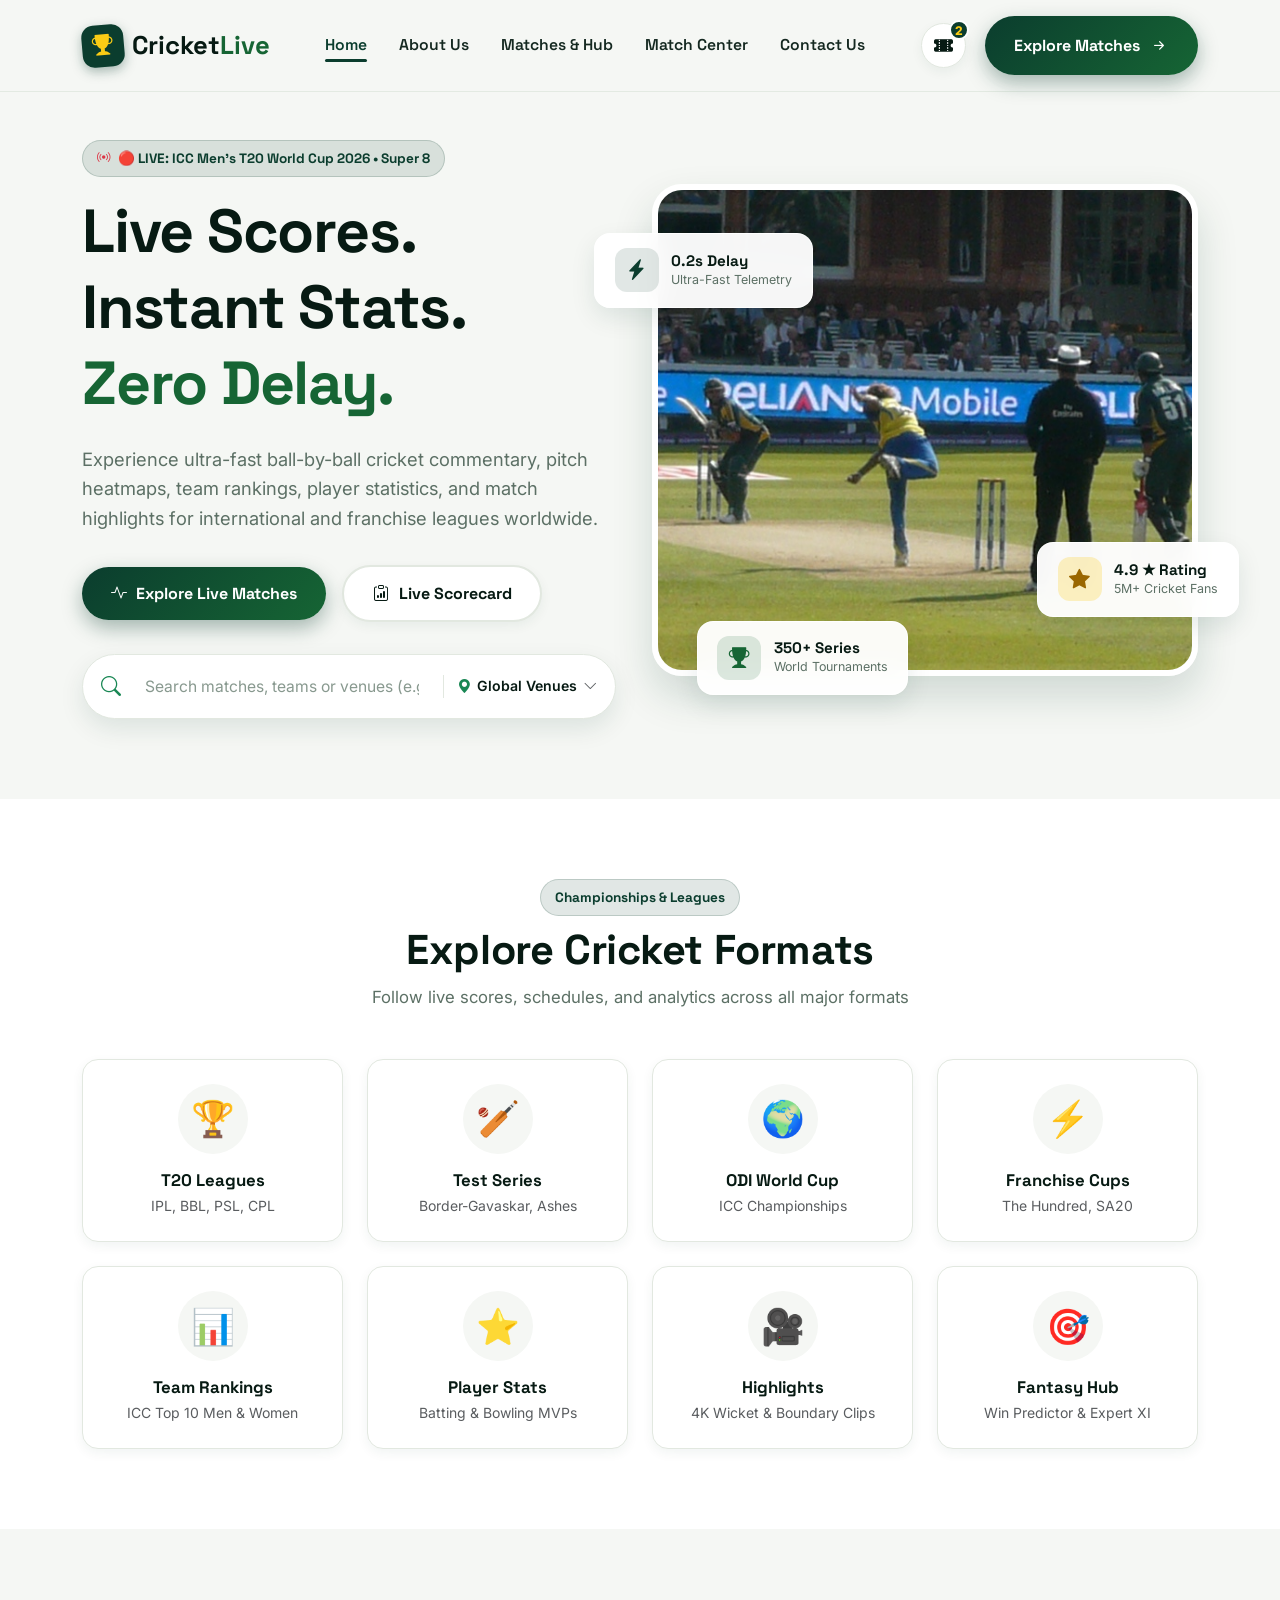
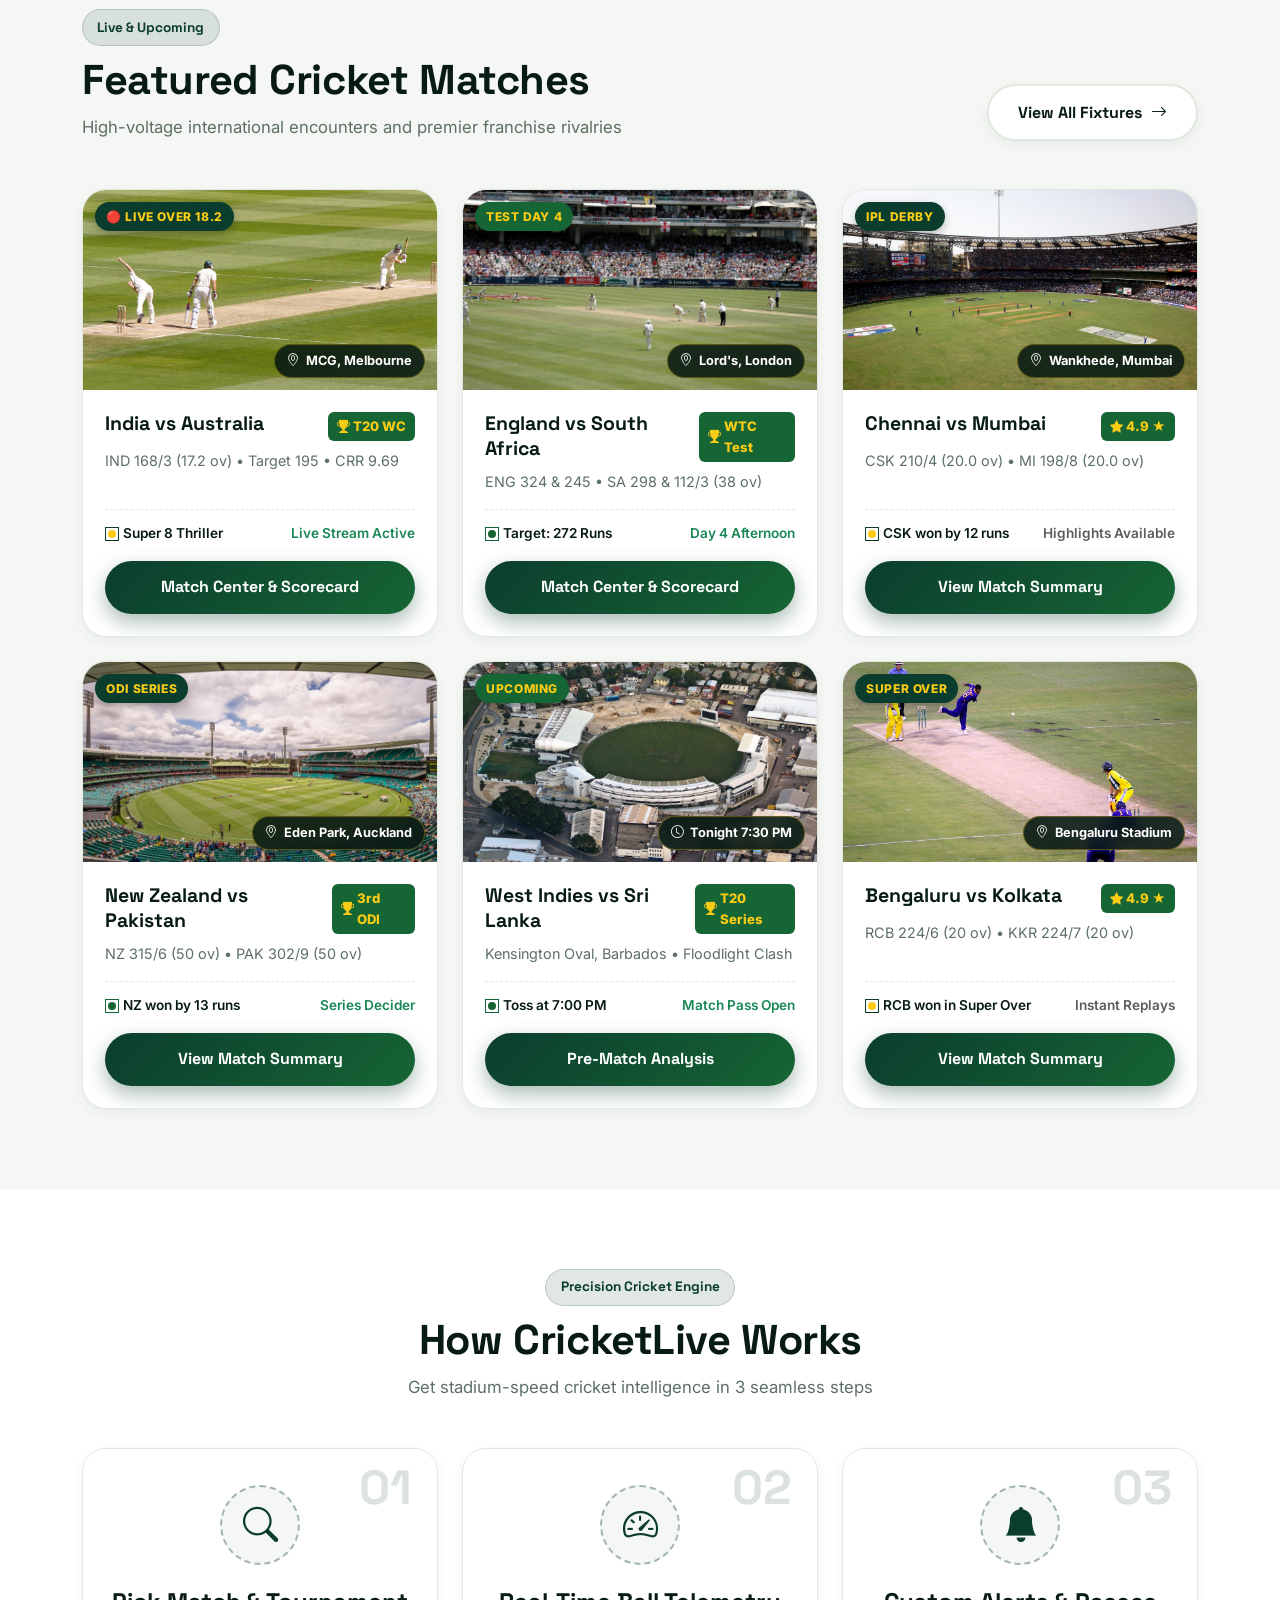
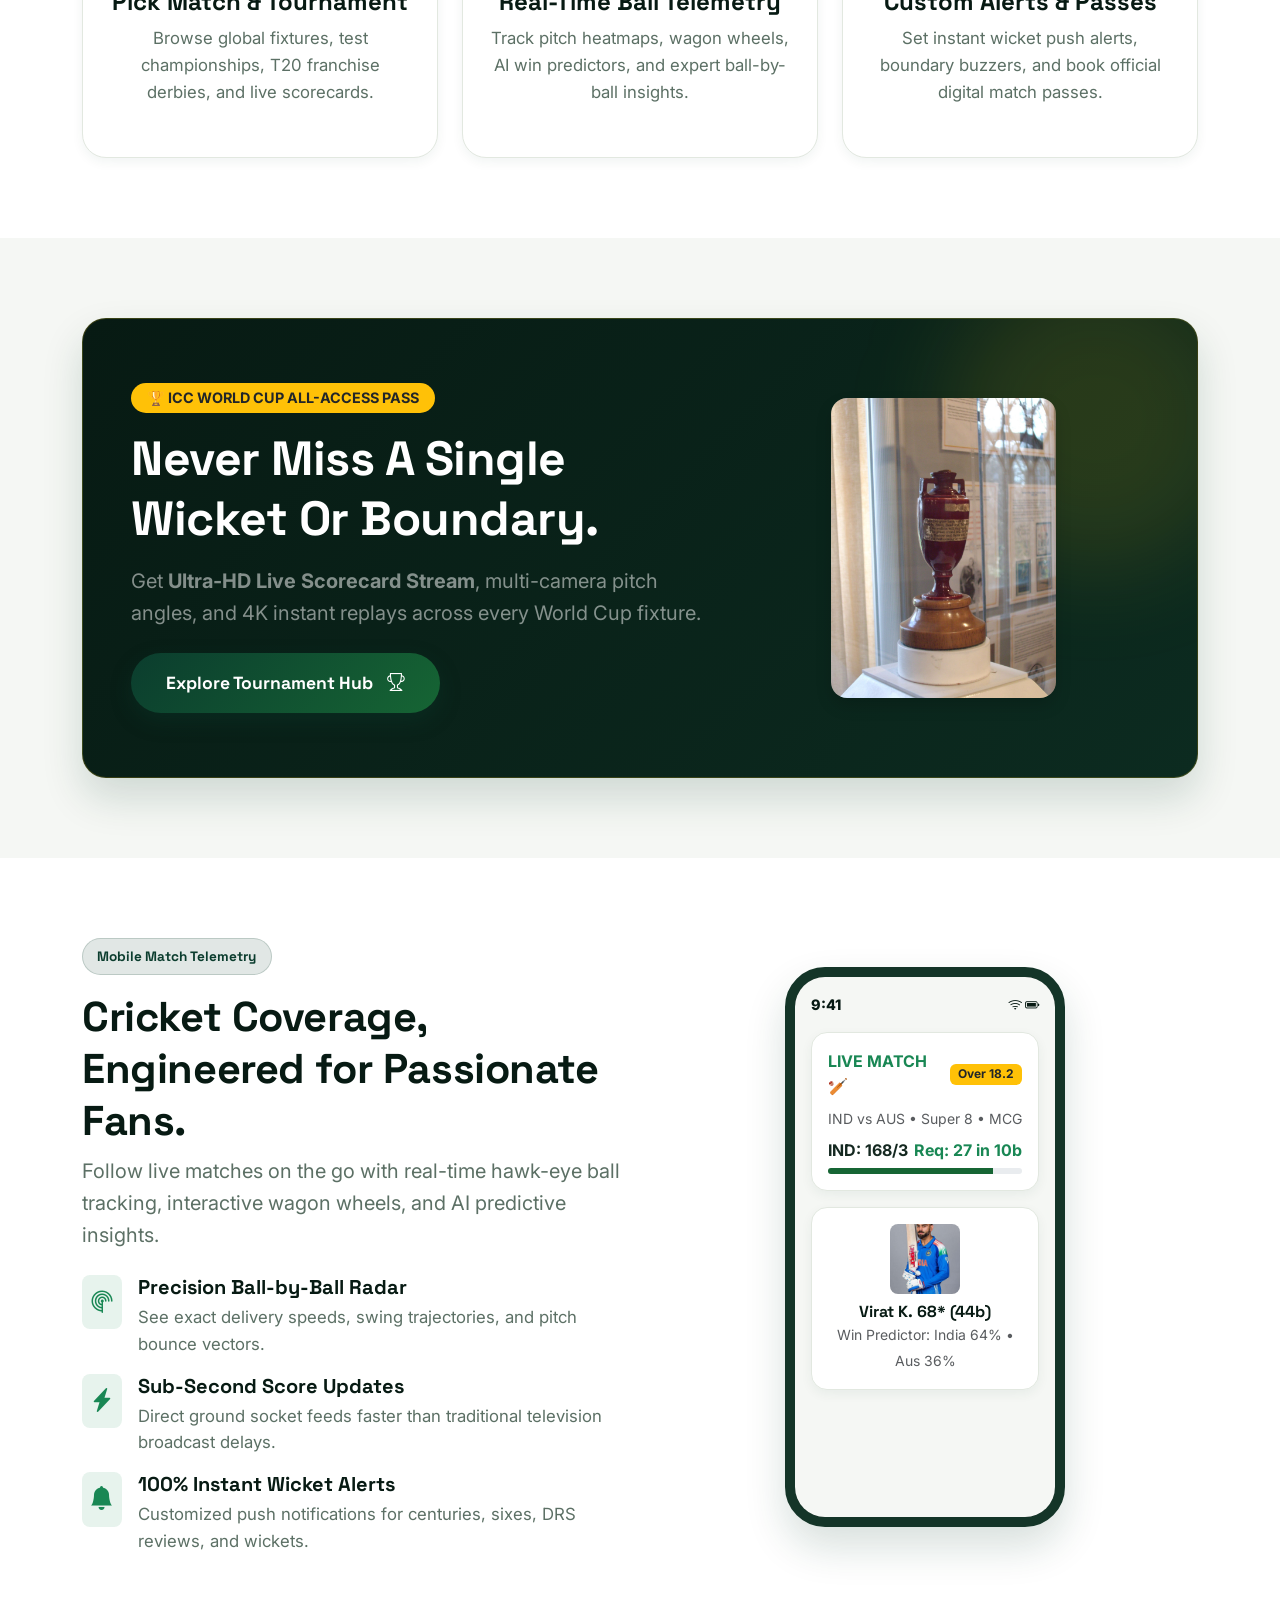
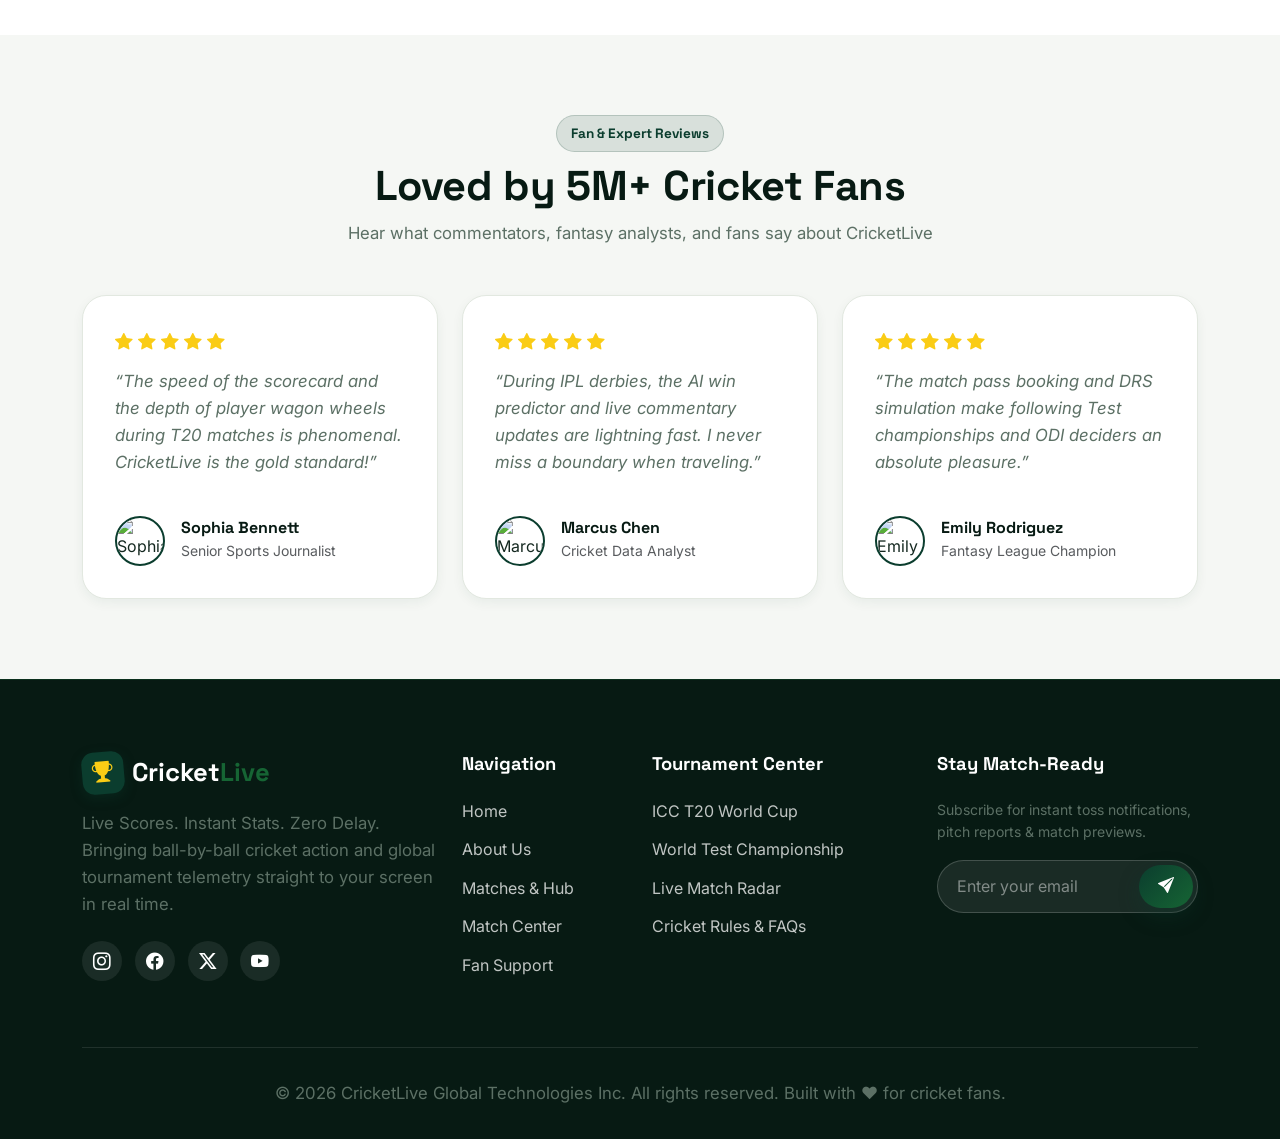
==== index.html @ 7a5095e9 "feat: complete CricketLive responsive web application with authentic cricket imagery, real-time matc" ====
<!DOCTYPE html>
<html lang="en">
<head>
  <meta charset="UTF-8">
  <meta name="viewport" content="width=device-width, initial-scale=1.0">
  <title>Cricket — Live Scores, Match Schedules, Stats & Rankings</title>
  <meta name="description" content="Experience hyper-fast cricket live scores, ball-by-ball commentary, tournament schedules, team rankings, player statistics, and match highlights on Cricket.">
  
  <!-- Favicon -->
  <link rel="icon" type="image/svg+xml" href="assets/images/favicon.svg">
  
  <!-- Bootstrap 5 CDN -->
  <link href="https://cdn.jsdelivr.net/npm/bootstrap@5.3.2/dist/css/bootstrap.min.css" rel="stylesheet">
  <!-- Bootstrap Icons CDN -->
  <link href="https://cdn.jsdelivr.net/npm/bootstrap-icons@1.11.3/font/bootstrap-icons.min.css" rel="stylesheet">
  <!-- Custom CSS -->
  <link rel="stylesheet" href="assets/css/style.css">
</head>
<body>

  <!-- ================================================================
       HEADER & NAVIGATION
       ================================================================ -->
  <header class="crave-header">
    <div class="container">
      <nav class="crave-navbar">
        <!-- Logo -->
        <a href="index.html" class="brand-logo">
          <div class="logo-icon">
            <i class="bi bi-trophy-fill"></i>
          </div>
          <span>Cricket<span class="accent">Live</span></span>
        </a>

        <!-- Desktop Navigation Links -->
        <ul class="crave-nav-links crave-nav-links-desktop">
          <li><a href="index.html" class="active">Home</a></li>
          <li><a href="about.html">About Us</a></li>
          <li><a href="restaurants.html">Matches &amp; Hub</a></li>
          <li><a href="food-details.html">Match Center</a></li>
          <li><a href="contact.html">Contact Us</a></li>
        </ul>

        <!-- Right Header Actions -->
        <div class="header-actions">
          <!-- Cart Icon Button (Match Passes) -->
          <button class="cart-icon-btn" type="button" data-bs-toggle="offcanvas" data-bs-target="#cartOffcanvas" aria-label="View Match Passes">
            <i class="bi bi-ticket-perforated-fill"></i>
            <span class="cart-badge">2</span>
          </button>

          <!-- Live Score CTA -->
          <a href="restaurants.html" class="btn-crave-primary d-none d-lg-inline-flex">
            <span>Explore Matches</span>
            <i class="bi bi-arrow-right-short fs-5"></i>
          </a>

          <!-- Mobile Hamburger Toggle (Right Aligned) -->
          <button class="mobile-toggle-btn" type="button" data-bs-toggle="offcanvas" data-bs-target="#mobileNavOffcanvas" aria-label="Toggle Navigation">
            <i class="bi bi-list"></i>
          </button>
        </div>
      </nav>
    </div>
  </header>

  <!-- Mobile Navigation Offcanvas Drawer -->
  <div class="offcanvas offcanvas-end mobile-nav-offcanvas" tabindex="-1" id="mobileNavOffcanvas" aria-labelledby="mobileNavLabel">
    <div class="offcanvas-header border-bottom">
      <div class="brand-logo">
        <div class="logo-icon"><i class="bi bi-trophy-fill"></i></div>
        <span>Cricket<span class="accent">Live</span></span>
      </div>
      <button type="button" class="btn-close" data-bs-dismiss="offcanvas" aria-label="Close"></button>
    </div>
    <div class="offcanvas-body d-flex flex-column justify-content-between">
      <div>
        <ul class="mobile-nav-list">
          <li><a href="index.html" class="active"><span>Home Match Center</span> <i class="bi bi-chevron-right"></i></a></li>
          <li><a href="about.html"><span>About Us &amp; Mission</span> <i class="bi bi-chevron-right"></i></a></li>
          <li><a href="restaurants.html"><span>Fixtures &amp; Tournaments</span> <i class="bi bi-chevron-right"></i></a></li>
          <li><a href="food-details.html"><span>Live Match Scorecard</span> <i class="bi bi-chevron-right"></i></a></li>
          <li><a href="contact.html"><span>Fan Support &amp; Ticket Desk</span> <i class="bi bi-chevron-right"></i></a></li>
        </ul>
      </div>
      <div class="pt-3 border-top">
        <a href="restaurants.html" class="btn-crave-primary w-100 text-center">View Live Fixtures</a>
      </div>
    </div>
  </div>

  <!-- Slide-in Cart Offcanvas Drawer (Match Passes & Tickets) -->
  <div class="offcanvas offcanvas-end cart-offcanvas" tabindex="-1" id="cartOffcanvas" aria-labelledby="cartOffcanvasLabel">
    <div class="offcanvas-header border-bottom">
      <h5 class="offcanvas-title fw-bold" id="cartOffcanvasLabel"><i class="bi bi-ticket-detailed-fill text-success me-2"></i> Your Match Pass Cart</h5>
      <button type="button" class="btn-close" data-bs-dismiss="offcanvas" aria-label="Close"></button>
    </div>
    <div class="offcanvas-body d-flex flex-column justify-content-between">
      <div id="cartItemsContainer">
        <!-- Dynamic Cart Items Rendered via JS -->
      </div>
      <div class="cart-summary-box">
        <div class="summary-row">
          <span class="text-muted">Pass Subtotal</span>
          <span class="fw-bold" id="cartSubtotal">₹798</span>
        </div>
        <div class="summary-row">
          <span class="text-muted">Booking &amp; Platform Fee</span>
          <span class="fw-bold" id="cartDeliveryFee">₹35</span>
        </div>
        <div class="summary-row">
          <span class="text-muted">Stadium Taxes &amp; GST</span>
          <span class="fw-bold">₹40</span>
        </div>
        <div class="summary-row text-success">
          <span>Fan Promo Code (CRIC2026)</span>
          <span class="fw-bold">-₹50</span>
        </div>
        <div class="summary-row total">
          <span>Total Payable</span>
          <span class="text-success" id="cartTotal">₹823</span>
        </div>
        <a href="food-details.html" class="btn-crave-primary w-100 mt-3 text-center">
          <span>Proceed to Match Center</span>
          <i class="bi bi-arrow-right"></i>
        </a>
      </div>
    </div>
  </div>

  <!-- ================================================================
       HERO SECTION
       ================================================================ -->
  <section class="hero-wrapper">
    <div class="container">
      <div class="row align-items-center">
        <!-- Left Hero Content -->
        <div class="col-lg-6 mb-5 mb-lg-0 hero-content-box">
          <span class="badge-crave mb-3">
            <i class="bi bi-broadcast text-danger"></i> 🔴 LIVE: ICC Men's T20 World Cup 2026 • Super 8
          </span>
          <h1>Live Scores.<br>Instant Stats.<br><span style="color:var(--secondary);">Zero Delay.</span></h1>
          <p class="hero-subtitle">
            Experience ultra-fast ball-by-ball cricket commentary, pitch heatmaps, team rankings, player statistics, and match highlights for international and franchise leagues worldwide.
          </p>

          <div class="d-flex flex-wrap gap-3 align-items-center">
            <a href="restaurants.html" class="btn-crave-primary">
              <i class="bi bi-activity"></i>
              <span>Explore Live Matches</span>
            </a>
            <a href="food-details.html" class="btn-crave-secondary">
              <i class="bi bi-clipboard-data"></i>
              <span>Live Scorecard</span>
            </a>
          </div>

          <!-- Search & Venue Bar -->
          <div class="hero-search-container">
            <i class="bi bi-search text-success fs-5 ms-2"></i>
            <input type="text" class="hero-search-input" placeholder="Search matches, teams or venues (e.g. India vs Australia, Wankhede, IPL)">
            <div class="hero-location-select">
              <i class="bi bi-geo-alt-fill text-success"></i>
              <span>Global Venues</span>
              <i class="bi bi-chevron-down text-muted"></i>
            </div>
          </div>
        </div>

        <!-- Right Layered Visual with Floating Badges -->
        <div class="col-lg-6 hero-visual-container">
          <div class="hero-main-img-wrapper">
            <img src="assets/images/hero-cricket.jpg" alt="ICC T20 World Cup Final Live Action" class="hero-main-img">
          </div>

          <!-- Floating Badge 1 -->
          <div class="floating-card floating-card-1">
            <div class="float-icon orange">
              <i class="bi bi-lightning-charge-fill"></i>
            </div>
            <div class="float-text">
              <h5>0.2s Delay</h5>
              <p>Ultra-Fast Telemetry</p>
            </div>
          </div>

          <!-- Floating Badge 2 -->
          <div class="floating-card floating-card-2">
            <div class="float-icon yellow">
              <i class="bi bi-star-fill"></i>
            </div>
            <div class="float-text">
              <h5>4.9 ★ Rating</h5>
              <p>5M+ Cricket Fans</p>
            </div>
          </div>

          <!-- Floating Badge 3 -->
          <div class="floating-card floating-card-3">
            <div class="float-icon green">
              <i class="bi bi-trophy-fill"></i>
            </div>
            <div class="float-text">
              <h5>350+ Series</h5>
              <p>World Tournaments</p>
            </div>
          </div>
        </div>
      </div>
    </div>
  </section>

  <!-- ================================================================
       FORMATS & TOURNAMENT CATEGORIES SECTION
       ================================================================ -->
  <section class="section-padding" style="background:var(--white);">
    <div class="container">
      <div class="text-center mb-5">
        <span class="badge-crave mb-2">Championships &amp; Leagues</span>
        <h2>Explore Cricket Formats</h2>
        <p>Follow live scores, schedules, and analytics across all major formats</p>
      </div>

      <div class="row g-4">
        <div class="col-6 col-md-3 col-lg-3">
          <a href="restaurants.html" class="category-card">
            <div class="category-icon-box">🏆</div>
            <h4 class="category-title">T20 Leagues</h4>
            <small class="text-muted mt-1">IPL, BBL, PSL, CPL</small>
          </a>
        </div>
        <div class="col-6 col-md-3 col-lg-3">
          <a href="restaurants.html" class="category-card">
            <div class="category-icon-box">🏏</div>
            <h4 class="category-title">Test Series</h4>
            <small class="text-muted mt-1">Border-Gavaskar, Ashes</small>
          </a>
        </div>
        <div class="col-6 col-md-3 col-lg-3">
          <a href="restaurants.html" class="category-card">
            <div class="category-icon-box">🌍</div>
            <h4 class="category-title">ODI World Cup</h4>
            <small class="text-muted mt-1">ICC Championships</small>
          </a>
        </div>
        <div class="col-6 col-md-3 col-lg-3">
          <a href="restaurants.html" class="category-card">
            <div class="category-icon-box">⚡</div>
            <h4 class="category-title">Franchise Cups</h4>
            <small class="text-muted mt-1">The Hundred, SA20</small>
          </a>
        </div>
        <div class="col-6 col-md-3 col-lg-3">
          <a href="restaurants.html" class="category-card">
            <div class="category-icon-box">📊</div>
            <h4 class="category-title">Team Rankings</h4>
            <small class="text-muted mt-1">ICC Top 10 Men &amp; Women</small>
          </a>
        </div>
        <div class="col-6 col-md-3 col-lg-3">
          <a href="restaurants.html" class="category-card">
            <div class="category-icon-box">⭐</div>
            <h4 class="category-title">Player Stats</h4>
            <small class="text-muted mt-1">Batting &amp; Bowling MVPs</small>
          </a>
        </div>
        <div class="col-6 col-md-3 col-lg-3">
          <a href="restaurants.html" class="category-card">
            <div class="category-icon-box">🎥</div>
            <h4 class="category-title">Highlights</h4>
            <small class="text-muted mt-1">4K Wicket &amp; Boundary Clips</small>
          </a>
        </div>
        <div class="col-6 col-md-3 col-lg-3">
          <a href="restaurants.html" class="category-card">
            <div class="category-icon-box">🎯</div>
            <h4 class="category-title">Fantasy Hub</h4>
            <small class="text-muted mt-1">Win Predictor &amp; Expert XI</small>
          </a>
        </div>
      </div>
    </div>
  </section>

  <!-- ================================================================
       FEATURED MATCHES SECTION
       ================================================================ -->
  <section class="section-padding">
    <div class="container">
      <div class="d-flex flex-column flex-md-row align-items-md-end justify-content-between mb-5">
        <div>
          <span class="badge-crave mb-2">Live &amp; Upcoming</span>
          <h2>Featured Cricket Matches</h2>
          <p class="mb-0">High-voltage international encounters and premier franchise rivalries</p>
        </div>
        <a href="restaurants.html" class="btn-crave-secondary mt-3 mt-md-0">
          <span>View All Fixtures</span>
          <i class="bi bi-arrow-right"></i>
        </a>
      </div>

      <div class="row g-4">
        <!-- Match 1 -->
        <div class="col-md-6 col-lg-4">
          <div class="restaurant-card">
            <div class="restaurant-img-wrapper">
              <img src="assets/images/match-ind-aus.jpg" alt="India vs Australia T20 World Cup" class="restaurant-img">
              <span class="card-top-tag">🔴 LIVE OVER 18.2</span>
              <span class="card-time-tag"><i class="bi bi-geo-alt"></i> MCG, Melbourne</span>
            </div>
            <div class="restaurant-body">
              <div>
                <div class="restaurant-header">
                  <h3 class="restaurant-name">India vs Australia</h3>
                  <span class="rating-badge"><i class="bi bi-trophy-fill"></i> T20 WC</span>
                </div>
                <p class="restaurant-cuisine">IND 168/3 (17.2 ov) • Target 195 • CRR 9.69</p>
              </div>
              <div>
                <div class="restaurant-meta">
                  <span><span class="non-veg-indicator"></span>Super 8 Thriller</span>
                  <span class="text-success font-weight-bold">Live Stream Active</span>
                </div>
                <a href="food-details.html" class="btn-crave-primary w-100 mt-3 text-center">Match Center &amp; Scorecard</a>
              </div>
            </div>
          </div>
        </div>

        <!-- Match 2 -->
        <div class="col-md-6 col-lg-4">
          <div class="restaurant-card">
            <div class="restaurant-img-wrapper">
              <img src="assets/images/match-eng-sa.jpg" alt="England vs South Africa Test at Lord's" class="restaurant-img">
              <span class="card-top-tag" style="background:#166534; color:#FACC15;">TEST DAY 4</span>
              <span class="card-time-tag"><i class="bi bi-geo-alt"></i> Lord's, London</span>
            </div>
            <div class="restaurant-body">
              <div>
                <div class="restaurant-header">
                  <h3 class="restaurant-name">England vs South Africa</h3>
                  <span class="rating-badge"><i class="bi bi-trophy-fill"></i> WTC Test</span>
                </div>
                <p class="restaurant-cuisine">ENG 324 &amp; 245 • SA 298 &amp; 112/3 (38 ov)</p>
              </div>
              <div>
                <div class="restaurant-meta">
                  <span><span class="veg-indicator"></span>Target: 272 Runs</span>
                  <span class="text-success font-weight-bold">Day 4 Afternoon</span>
                </div>
                <a href="food-details.html" class="btn-crave-primary w-100 mt-3 text-center">Match Center &amp; Scorecard</a>
              </div>
            </div>
          </div>
        </div>

        <!-- Match 3 -->
        <div class="col-md-6 col-lg-4">
          <div class="restaurant-card">
            <div class="restaurant-img-wrapper">
              <img src="assets/images/match-csk-mi.jpg" alt="CSK vs MI Derby at Wankhede" class="restaurant-img">
              <span class="card-top-tag">IPL DERBY</span>
              <span class="card-time-tag"><i class="bi bi-geo-alt"></i> Wankhede, Mumbai</span>
            </div>
            <div class="restaurant-body">
              <div>
                <div class="restaurant-header">
                  <h3 class="restaurant-name">Chennai vs Mumbai</h3>
                  <span class="rating-badge"><i class="bi bi-star-fill"></i> 4.9 ★</span>
                </div>
                <p class="restaurant-cuisine">CSK 210/4 (20.0 ov) • MI 198/8 (20.0 ov)</p>
              </div>
              <div>
                <div class="restaurant-meta">
                  <span><span class="non-veg-indicator"></span>CSK won by 12 runs</span>
                  <span class="text-muted">Highlights Available</span>
                </div>
                <a href="food-details.html" class="btn-crave-primary w-100 mt-3 text-center">View Match Summary</a>
              </div>
            </div>
          </div>
        </div>

        <!-- Match 4 -->
        <div class="col-md-6 col-lg-4">
          <div class="restaurant-card">
            <div class="restaurant-img-wrapper">
              <img src="assets/images/match-nz-pak.jpg" alt="New Zealand vs Pakistan ODI" class="restaurant-img">
              <span class="card-top-tag">ODI SERIES</span>
              <span class="card-time-tag"><i class="bi bi-geo-alt"></i> Eden Park, Auckland</span>
            </div>
            <div class="restaurant-body">
              <div>
                <div class="restaurant-header">
                  <h3 class="restaurant-name">New Zealand vs Pakistan</h3>
                  <span class="rating-badge"><i class="bi bi-trophy-fill"></i> 3rd ODI</span>
                </div>
                <p class="restaurant-cuisine">NZ 315/6 (50 ov) • PAK 302/9 (50 ov)</p>
              </div>
              <div>
                <div class="restaurant-meta">
                  <span><span class="veg-indicator"></span>NZ won by 13 runs</span>
                  <span class="text-success">Series Decider</span>
                </div>
                <a href="food-details.html" class="btn-crave-primary w-100 mt-3 text-center">View Match Summary</a>
              </div>
            </div>
          </div>
        </div>

        <!-- Match 5 -->
        <div class="col-md-6 col-lg-4">
          <div class="restaurant-card">
            <div class="restaurant-img-wrapper">
              <img src="assets/images/match-wi-sl.jpg" alt="West Indies vs Sri Lanka at Kensington Oval" class="restaurant-img">
              <span class="card-top-tag" style="background:#166534; color:#FACC15;">UPCOMING</span>
              <span class="card-time-tag"><i class="bi bi-clock"></i> Tonight 7:30 PM</span>
            </div>
            <div class="restaurant-body">
              <div>
                <div class="restaurant-header">
                  <h3 class="restaurant-name">West Indies vs Sri Lanka</h3>
                  <span class="rating-badge"><i class="bi bi-trophy-fill"></i> T20 Series</span>
                </div>
                <p class="restaurant-cuisine">Kensington Oval, Barbados • Floodlight Clash</p>
              </div>
              <div>
                <div class="restaurant-meta">
                  <span><span class="veg-indicator"></span>Toss at 7:00 PM</span>
                  <span class="text-success">Match Pass Open</span>
                </div>
                <a href="food-details.html" class="btn-crave-primary w-100 mt-3 text-center">Pre-Match Analysis</a>
              </div>
            </div>
          </div>
        </div>

        <!-- Match 6 -->
        <div class="col-md-6 col-lg-4">
          <div class="restaurant-card">
            <div class="restaurant-img-wrapper">
              <img src="assets/images/match-rcb-kkr.jpg" alt="RCB vs KKR IPL Super Over" class="restaurant-img">
              <span class="card-top-tag">SUPER OVER</span>
              <span class="card-time-tag"><i class="bi bi-geo-alt"></i> Bengaluru Stadium</span>
            </div>
            <div class="restaurant-body">
              <div>
                <div class="restaurant-header">
                  <h3 class="restaurant-name">Bengaluru vs Kolkata</h3>
                  <span class="rating-badge"><i class="bi bi-star-fill"></i> 4.9 ★</span>
                </div>
                <p class="restaurant-cuisine">RCB 224/6 (20 ov) • KKR 224/7 (20 ov)</p>
              </div>
              <div>
                <div class="restaurant-meta">
                  <span><span class="non-veg-indicator"></span>RCB won in Super Over</span>
                  <span class="text-muted">Instant Replays</span>
                </div>
                <a href="food-details.html" class="btn-crave-primary w-100 mt-3 text-center">View Match Summary</a>
              </div>
            </div>
          </div>
        </div>
      </div>
    </div>
  </section>

  <!-- ================================================================
       HOW IT WORKS SECTION
       ================================================================ -->
  <section class="section-padding" style="background:var(--white);">
    <div class="container">
      <div class="text-center mb-5">
        <span class="badge-crave mb-2">Precision Cricket Engine</span>
        <h2>How CricketLive Works</h2>
        <p>Get stadium-speed cricket intelligence in 3 seamless steps</p>
      </div>

      <div class="row g-4">
        <!-- Step 1 -->
        <div class="col-md-4">
          <div class="step-card">
            <span class="step-num">01</span>
            <div class="step-icon-wrapper">
              <i class="bi bi-search"></i>
            </div>
            <h4>Pick Match &amp; Tournament</h4>
            <p>Browse global fixtures, test championships, T20 franchise derbies, and live scorecards.</p>
          </div>
        </div>

        <!-- Step 2 -->
        <div class="col-md-4">
          <div class="step-card">
            <span class="step-num">02</span>
            <div class="step-icon-wrapper">
              <i class="bi bi-speedometer2"></i>
            </div>
            <h4>Real-Time Ball Telemetry</h4>
            <p>Track pitch heatmaps, wagon wheels, AI win predictors, and expert ball-by-ball insights.</p>
          </div>
        </div>

        <!-- Step 3 -->
        <div class="col-md-4">
          <div class="step-card">
            <span class="step-num">03</span>
            <div class="step-icon-wrapper">
              <i class="bi bi-bell-fill"></i>
            </div>
            <h4>Custom Alerts &amp; Passes</h4>
            <p>Set instant wicket push alerts, boundary buzzers, and book official digital match passes.</p>
          </div>
        </div>
      </div>
    </div>
  </section>

  <!-- ================================================================
       TOURNAMENT PROMO SECTION
       ================================================================ -->
  <section class="section-padding">
    <div class="container">
      <div class="promo-banner">
        <div class="row align-items-center">
          <div class="col-lg-7 mb-4 mb-lg-0">
            <span class="badge bg-warning text-dark font-weight-bold mb-3 px-3 py-2 rounded-pill" style="font-size:0.9rem;">
              🏆 ICC WORLD CUP ALL-ACCESS PASS
            </span>
            <h2 class="promo-title">Never Miss A Single Wicket Or Boundary.</h2>
            <p class="text-white-50 fs-5 mb-4">
              Get <strong>Ultra-HD Live Scorecard Stream</strong>, multi-camera pitch angles, and 4K instant replays across every World Cup fixture.
            </p>
            <a href="restaurants.html" class="btn-crave-primary" style="padding:1rem 2.2rem; font-size:1.1rem;">
              <span>Explore Tournament Hub</span>
              <i class="bi bi-trophy ms-1"></i>
            </a>
          </div>
          <div class="col-lg-5 promo-img-wrapper">
            <img src="assets/images/trophy-cup.jpg" alt="ICC World Cup Championship Trophy" class="promo-img rounded-4 shadow">
          </div>
        </div>
      </div>
    </div>
  </section>

  <!-- ================================================================
       APP / MOBILE EXPERIENCE SECTION
       ================================================================ -->
  <section class="section-padding" style="background:var(--white);">
    <div class="container">
      <div class="row align-items-center">
        <div class="col-lg-6 mb-5 mb-lg-0">
          <span class="badge-crave mb-3">Mobile Match Telemetry</span>
          <h2>Cricket Coverage, Engineered for Passionate Fans.</h2>
          <p class="fs-5 mb-4">
            Follow live matches on the go with real-time hawk-eye ball tracking, interactive wagon wheels, and AI predictive insights.
          </p>

          <div class="d-flex flex-column gap-3">
            <div class="d-flex align-items-start gap-3">
              <div class="p-2 bg-success bg-opacity-10 text-success rounded-3 fs-4">
                <i class="bi bi-radar"></i>
              </div>
              <div>
                <h5 class="mb-1">Precision Ball-by-Ball Radar</h5>
                <p class="mb-0">See exact delivery speeds, swing trajectories, and pitch bounce vectors.</p>
              </div>
            </div>

            <div class="d-flex align-items-start gap-3">
              <div class="p-2 bg-success bg-opacity-10 text-success rounded-3 fs-4">
                <i class="bi bi-lightning-charge-fill"></i>
              </div>
              <div>
                <h5 class="mb-1">Sub-Second Score Updates</h5>
                <p class="mb-0">Direct ground socket feeds faster than traditional television broadcast delays.</p>
              </div>
            </div>

            <div class="d-flex align-items-start gap-3">
              <div class="p-2 bg-success bg-opacity-10 text-success rounded-3 fs-4">
                <i class="bi bi-bell-fill"></i>
              </div>
              <div>
                <h5 class="mb-1">100% Instant Wicket Alerts</h5>
                <p class="mb-0">Customized push notifications for centuries, sixes, DRS reviews, and wickets.</p>
              </div>
            </div>
          </div>
        </div>

        <div class="col-lg-6 app-mockup-wrapper">
          <div class="phone-mockup">
            <div class="phone-screen">
              <div class="phone-header">
                <span>9:41</span>
                <span><i class="bi bi-wifi"></i> <i class="bi bi-battery-full"></i></span>
              </div>
              <div class="phone-status-card">
                <div class="d-flex justify-content-between align-items-center mb-2">
                  <strong class="text-success">LIVE MATCH 🏏</strong>
                  <span class="badge bg-warning text-dark">Over 18.2</span>
                </div>
                <small class="text-muted d-block mb-2">IND vs AUS • Super 8 • MCG</small>
                <div class="d-flex justify-content-between fw-bold mb-1">
                  <span>IND: 168/3</span>
                  <span class="text-success">Req: 27 in 10b</span>
                </div>
                <div class="progress" style="height: 6px;">
                  <div class="progress-bar" style="width: 85%; background: var(--secondary);"></div>
                </div>
              </div>
              <div class="phone-status-card text-center py-3">
                <img src="assets/images/player-virat.jpg" alt="Virat Kohli Active Batter" class="rounded-3 mx-auto mb-2" style="width:70px; height:70px; object-fit:cover;">
                <h6 class="fw-bold mb-0">Virat K. 68* (44b)</h6>
                <small class="text-muted">Win Predictor: India 64% • Aus 36%</small>
              </div>
            </div>
          </div>
        </div>
      </div>
    </div>
  </section>

  <!-- ================================================================
       TESTIMONIALS SECTION
       ================================================================ -->
  <section class="section-padding">
    <div class="container">
      <div class="text-center mb-5">
        <span class="badge-crave mb-2">Fan &amp; Expert Reviews</span>
        <h2>Loved by 5M+ Cricket Fans</h2>
        <p>Hear what commentators, fantasy analysts, and fans say about CricketLive</p>
      </div>

      <div class="row g-4">
        <!-- Testimonial 1 -->
        <div class="col-md-4">
          <div class="testimonial-card">
            <div>
              <div class="stars">
                <i class="bi bi-star-fill"></i>
                <i class="bi bi-star-fill"></i>
                <i class="bi bi-star-fill"></i>
                <i class="bi bi-star-fill"></i>
                <i class="bi bi-star-fill"></i>
              </div>
              <p class="fst-italic">
                “The speed of the scorecard and the depth of player wagon wheels during T20 matches is phenomenal. CricketLive is the gold standard!”
              </p>
            </div>
            <div class="testimonial-user">
              <img src="https://images.unsplash.com/photo-1534528741775-53994a69daeb?w=150&auto=format&fit=crop&q=80" alt="Sophia Bennett" class="user-avatar">
              <div>
                <h6 class="fw-bold mb-0">Sophia Bennett</h6>
                <small class="text-muted">Senior Sports Journalist</small>
              </div>
            </div>
          </div>
        </div>

        <!-- Testimonial 2 -->
        <div class="col-md-4">
          <div class="testimonial-card">
            <div>
              <div class="stars">
                <i class="bi bi-star-fill"></i>
                <i class="bi bi-star-fill"></i>
                <i class="bi bi-star-fill"></i>
                <i class="bi bi-star-fill"></i>
                <i class="bi bi-star-fill"></i>
              </div>
              <p class="fst-italic">
                “During IPL derbies, the AI win predictor and live commentary updates are lightning fast. I never miss a boundary when traveling.”
              </p>
            </div>
            <div class="testimonial-user">
              <img src="https://images.unsplash.com/photo-1507003211169-0a1dd7228f2d?w=150&auto=format&fit=crop&q=80" alt="Marcus Chen" class="user-avatar">
              <div>
                <h6 class="fw-bold mb-0">Marcus Chen</h6>
                <small class="text-muted">Cricket Data Analyst</small>
              </div>
            </div>
          </div>
        </div>

        <!-- Testimonial 3 -->
        <div class="col-md-4">
          <div class="testimonial-card">
            <div>
              <div class="stars">
                <i class="bi bi-star-fill"></i>
                <i class="bi bi-star-fill"></i>
                <i class="bi bi-star-fill"></i>
                <i class="bi bi-star-fill"></i>
                <i class="bi bi-star-fill"></i>
              </div>
              <p class="fst-italic">
                “The match pass booking and DRS simulation make following Test championships and ODI deciders an absolute pleasure.”
              </p>
            </div>
            <div class="testimonial-user">
              <img src="https://images.unsplash.com/photo-1494790108377-be9c29b29330?w=150&auto=format&fit=crop&q=80" alt="Emily Rodriguez" class="user-avatar">
              <div>
                <h6 class="fw-bold mb-0">Emily Rodriguez</h6>
                <small class="text-muted">Fantasy League Champion</small>
              </div>
            </div>
          </div>
        </div>
      </div>
    </div>
  </section>

  <!-- ================================================================
       FOOTER
       ================================================================ -->
  <footer class="crave-footer">
    <div class="container">
      <div class="row g-4">
        <!-- Brand Info -->
        <div class="col-lg-4 mb-4 mb-lg-0">
          <a href="index.html" class="brand-logo text-white mb-3 d-inline-flex">
            <div class="logo-icon"><i class="bi bi-trophy-fill"></i></div>
            <span class="text-white">Cricket<span class="accent">Live</span></span>
          </a>
          <p class="mb-4">
            Live Scores. Instant Stats. Zero Delay. Bringing ball-by-ball cricket action and global tournament telemetry straight to your screen in real time.
          </p>
          <div class="social-links">
            <a href="https://instagram.com" target="_blank" class="social-icon" aria-label="Instagram"><i class="bi bi-instagram"></i></a>
            <a href="https://facebook.com" target="_blank" class="social-icon" aria-label="Facebook"><i class="bi bi-facebook"></i></a>
            <a href="https://twitter.com" target="_blank" class="social-icon" aria-label="Twitter X"><i class="bi bi-twitter-x"></i></a>
            <a href="https://youtube.com" target="_blank" class="social-icon" aria-label="YouTube"><i class="bi bi-youtube"></i></a>
          </div>
        </div>

        <!-- Quick Navigation -->
        <div class="col-6 col-md-3 col-lg-2">
          <h5>Navigation</h5>
          <ul class="footer-links">
            <li><a href="index.html">Home</a></li>
            <li><a href="about.html">About Us</a></li>
            <li><a href="restaurants.html">Matches &amp; Hub</a></li>
            <li><a href="food-details.html">Match Center</a></li>
            <li><a href="contact.html">Fan Support</a></li>
          </ul>
        </div>

        <!-- Cricket Hub -->
        <div class="col-6 col-md-3 col-lg-3">
          <h5>Tournament Center</h5>
          <ul class="footer-links">
            <li><a href="restaurants.html">ICC T20 World Cup</a></li>
            <li><a href="restaurants.html">World Test Championship</a></li>
            <li><a href="food-details.html#liveOrderTracker">Live Match Radar</a></li>
            <li><a href="contact.html#faqSection">Cricket Rules &amp; FAQs</a></li>
          </ul>
        </div>

        <!-- Newsletter -->
        <div class="col-md-6 col-lg-3">
          <h5>Stay Match-Ready</h5>
          <p class="small">Subscribe for instant toss notifications, pitch reports &amp; match previews.</p>
          <form class="footer-newsletter newsletter-form">
            <input type="email" placeholder="Enter your email" required>
            <button type="submit" class="btn btn-crave-primary"><i class="bi bi-send-fill"></i></button>
          </form>
        </div>
      </div>

      <div class="footer-bottom">
        <p class="mb-0">&copy; 2026 CricketLive Global Technologies Inc. All rights reserved. Built with ❤️ for cricket fans.</p>
      </div>
    </div>
  </footer>

  <!-- Back to Top Button -->
  <button type="button" id="backToTopBtn" class="back-to-top-btn" aria-label="Back to Top">
    <i class="bi bi-arrow-up"></i>
  </button>

  <!-- Bootstrap 5 JS Bundle -->
  <script src="https://cdn.jsdelivr.net/npm/bootstrap@5.3.2/dist/js/bootstrap.bundle.min.js"></script>
  <!-- Custom JS -->
  <script src="assets/js/main.js"></script>
</body>
</html>
---- assets/css/style.css ----
/* 
  ================================================================
  Cricket — Official Match Center & Live Score Platform Stylesheet
  Color Palette & Design Token Definition
  ================================================================
*/

@import url('https://fonts.googleapis.com/css2?family=Inter:wght@300;400;500;600;700;800&family=Space+Grotesk:wght@400;500;600;700&display=swap');

:root {
  --primary: #0B3D2E;
  --primary-hover: #07271d;
  --secondary: #166534;
  --accent: #FACC15;
  --dark: #071A13;
  --dark-surface: #0f2d22;
  --bg-warm: #F5F7F4;
  --bg-card: #FFFFFF;
  --white: #FFFFFF;
  --text-main: #142820;
  --text-muted: #5c7065;
  --border-light: #E2E8E0;
  --border-focus: #0B3D2E;
  
  --font-heading: 'Space Grotesk', sans-serif;
  --font-body: 'Inter', sans-serif;

  --shadow-sm: 0 4px 12px rgba(11, 61, 46, 0.06);
  --shadow-md: 0 10px 25px rgba(11, 61, 46, 0.1);
  --shadow-lg: 0 20px 40px rgba(11, 61, 46, 0.16);
  --shadow-hover: 0 16px 32px rgba(11, 61, 46, 0.22);

  --radius-sm: 10px;
  --radius-md: 16px;
  --radius-lg: 24px;
  --radius-pill: 50px;

  --transition-fast: all 0.2s cubic-bezier(0.16, 1, 0.3, 1);
  --transition-normal: all 0.3s cubic-bezier(0.16, 1, 0.3, 1);
  --transition-slow: all 0.5s cubic-bezier(0.16, 1, 0.3, 1);
}

/* Global Reset & Base */
*, *::before, *::after {
  box-sizing: border-box;
  margin: 0;
  padding: 0;
}

html {
  scroll-behavior: smooth;
  font-size: 16px;
}

body {
  font-family: var(--font-body);
  background-color: var(--bg-warm);
  color: var(--text-main);
  line-height: 1.6;
  overflow-x: hidden;
  -webkit-font-smoothing: antialiased;
}

h1, h2, h3, h4, h5, h6 {
  font-family: var(--font-heading);
  color: var(--dark);
  font-weight: 700;
  line-height: 1.25;
}

h1 {
  font-size: clamp(2.3rem, 5vw, 3.8rem);
  font-weight: 800;
  letter-spacing: -0.02em;
}

h2 {
  font-size: clamp(1.8rem, 3.5vw, 2.6rem);
  font-weight: 800;
  letter-spacing: -0.01em;
}

h3 {
  font-size: clamp(1.3rem, 2.5vw, 1.8rem);
  font-weight: 700;
}

p {
  color: var(--text-muted);
  font-size: 1.05rem;
}

a {
  text-decoration: none;
  color: inherit;
  transition: var(--transition-fast);
}

img {
  max-width: 100%;
  height: auto;
  display: block;
}

/* Utilities & Buttons */
.btn-crave-primary {
  background: linear-gradient(135deg, var(--primary) 0%, var(--secondary) 100%);
  color: var(--white) !important;
  font-family: var(--font-heading);
  font-weight: 700;
  font-size: 1rem;
  padding: 0.85rem 1.8rem;
  border-radius: var(--radius-pill);
  border: none;
  box-shadow: 0 8px 20px rgba(11, 61, 46, 0.35);
  display: inline-flex;
  align-items: center;
  justify-content: center;
  gap: 0.6rem;
  cursor: pointer;
  transition: var(--transition-normal);
  position: relative;
  overflow: hidden;
}

.btn-crave-primary:hover {
  transform: translateY(-3px);
  box-shadow: 0 12px 28px rgba(11, 61, 46, 0.45);
  color: var(--accent) !important;
}

.btn-crave-primary:active {
  transform: translateY(-1px);
}

.btn-crave-secondary {
  background-color: var(--white);
  color: var(--dark) !important;
  font-family: var(--font-heading);
  font-weight: 700;
  font-size: 1rem;
  padding: 0.85rem 1.8rem;
  border-radius: var(--radius-pill);
  border: 2px solid var(--border-light);
  box-shadow: var(--shadow-sm);
  display: inline-flex;
  align-items: center;
  justify-content: center;
  gap: 0.6rem;
  cursor: pointer;
  transition: var(--transition-normal);
}

.btn-crave-secondary:hover {
  border-color: var(--primary);
  color: var(--primary) !important;
  transform: translateY(-3px);
  box-shadow: var(--shadow-md);
}

.badge-crave {
  background: rgba(11, 61, 46, 0.12);
  color: var(--primary);
  font-family: var(--font-heading);
  font-weight: 700;
  font-size: 0.85rem;
  padding: 0.4rem 0.9rem;
  border-radius: var(--radius-pill);
  display: inline-flex;
  align-items: center;
  gap: 0.4rem;
  border: 1px solid rgba(11, 61, 46, 0.18);
}

.section-padding {
  padding: 5rem 0;
}

@media (max-width: 768px) {
  .section-padding {
    padding: 3.5rem 0;
  }
}

/* ================================================================
   HEADER & NAVIGATION
   ================================================================ */
.crave-header {
  position: sticky;
  top: 0;
  left: 0;
  right: 0;
  z-index: 1040;
  background: rgba(245, 247, 244, 0.94);
  backdrop-filter: blur(16px);
  -webkit-backdrop-filter: blur(16px);
  border-bottom: 1px solid rgba(226, 232, 224, 0.9);
  transition: var(--transition-normal);
}

.crave-navbar {
  display: flex;
  align-items: center;
  justify-content: space-between;
  padding: 1rem 0;
}

.brand-logo {
  display: flex;
  align-items: center;
  gap: 0.5rem;
  font-family: var(--font-heading);
  font-weight: 800;
  font-size: 1.6rem;
  color: var(--dark);
}

.brand-logo .logo-icon {
  width: 42px;
  height: 42px;
  background: var(--primary);
  color: var(--accent);
  border-radius: 12px;
  display: flex;
  align-items: center;
  justify-content: center;
  font-size: 1.3rem;
  box-shadow: 0 4px 12px rgba(11, 61, 46, 0.35);
  transform: rotate(-5deg);
  transition: var(--transition-fast);
}

.brand-logo:hover .logo-icon {
  transform: rotate(0deg) scale(1.05);
}

.brand-logo span.accent {
  color: var(--secondary);
}

.crave-nav-links {
  display: flex;
  align-items: center;
  gap: 2rem;
  list-style: none;
  margin: 0;
  padding: 0;
}

.crave-nav-links a {
  font-family: var(--font-heading);
  font-weight: 600;
  font-size: 0.98rem;
  color: var(--text-main);
  position: relative;
  padding: 0.4rem 0;
}

.crave-nav-links a::after {
  content: '';
  position: absolute;
  bottom: 0;
  left: 0;
  width: 0%;
  height: 3px;
  background: var(--primary);
  border-radius: 3px;
  transition: var(--transition-fast);
}

.crave-nav-links a:hover,
.crave-nav-links a.active {
  color: var(--primary);
}

.crave-nav-links a:hover::after,
.crave-nav-links a.active::after {
  width: 100%;
}

.header-actions {
  display: flex;
  align-items: center;
  gap: 1.2rem;
}

.location-pill {
  background: var(--white);
  border: 1px solid var(--border-light);
  padding: 0.45rem 0.9rem;
  border-radius: var(--radius-pill);
  font-size: 0.88rem;
  font-weight: 600;
  display: flex;
  align-items: center;
  gap: 0.4rem;
  color: var(--dark);
  cursor: pointer;
  transition: var(--transition-fast);
  box-shadow: var(--shadow-sm);
}

.location-pill:hover {
  border-color: var(--primary);
  color: var(--primary);
}

.cart-icon-btn {
  width: 45px;
  height: 45px;
  border-radius: 50%;
  background: var(--white);
  border: 1px solid var(--border-light);
  display: flex;
  align-items: center;
  justify-content: center;
  font-size: 1.2rem;
  color: var(--dark);
  position: relative;
  cursor: pointer;
  transition: var(--transition-fast);
  box-shadow: var(--shadow-sm);
}

.cart-icon-btn:hover {
  border-color: var(--primary);
  color: var(--primary);
  transform: scale(1.05);
}

.cart-badge {
  position: absolute;
  top: -4px;
  right: -4px;
  background: var(--primary);
  color: var(--accent);
  font-size: 0.75rem;
  font-weight: 800;
  width: 20px;
  height: 20px;
  border-radius: 50%;
  display: flex;
  align-items: center;
  justify-content: center;
  border: 2px solid var(--white);
}

/* Mobile Hamburger Toggle (Right Aligned) */
.mobile-toggle-btn {
  display: none;
  background: var(--white);
  border: 1px solid var(--border-light);
  border-radius: 10px;
  width: 44px;
  height: 44px;
  align-items: center;
  justify-content: center;
  font-size: 1.4rem;
  color: var(--dark);
  cursor: pointer;
  box-shadow: var(--shadow-sm);
}

@media (max-width: 991px) {
  .crave-nav-links-desktop {
    display: none !important;
  }
  .mobile-toggle-btn {
    display: flex;
  }
  .location-pill {
    display: none;
  }
}

/* Offcanvas Mobile Menu */
.mobile-nav-offcanvas {
  border-top-left-radius: var(--radius-lg);
  border-bottom-left-radius: var(--radius-lg);
}

.mobile-nav-list {
  list-style: none;
  padding: 0;
  margin: 1.5rem 0;
}

.mobile-nav-list li {
  margin-bottom: 1.2rem;
}

.mobile-nav-list a {
  font-family: var(--font-heading);
  font-size: 1.2rem;
  font-weight: 700;
  color: var(--dark);
  display: flex;
  align-items: center;
  justify-content: space-between;
  padding: 0.5rem 0;
}

.mobile-nav-list a.active,
.mobile-nav-list a:hover {
  color: var(--primary);
}

/* ================================================================
   HERO SECTION
   ================================================================ */
.hero-wrapper {
  padding: 3rem 0 5rem;
  position: relative;
  overflow: hidden;
}

.page-hero-wrapper {
  background: linear-gradient(180deg, rgba(11, 61, 46, 0.06) 0%, rgba(245, 247, 244, 0) 100%);
  border-bottom: 1px solid rgba(226, 232, 224, 0.8);
  padding: 3.5rem 0 4.5rem;
}

.page-hero-title {
  font-size: clamp(2.2rem, 4.5vw, 3.5rem);
  font-weight: 800;
  line-height: 1.2;
  letter-spacing: -0.01em;
}

.quick-tag-chip {
  background: var(--white);
  border: 1px solid var(--border-light);
  padding: 0.4rem 0.95rem;
  border-radius: var(--radius-pill);
  font-size: 0.85rem;
  font-weight: 600;
  color: var(--dark);
  transition: var(--transition-fast);
  cursor: pointer;
  display: inline-flex;
  align-items: center;
  gap: 0.4rem;
  box-shadow: var(--shadow-sm);
}

.quick-tag-chip:hover {
  border-color: var(--primary);
  color: var(--primary) !important;
  background: rgba(11, 61, 46, 0.08);
  transform: translateY(-2px);
  box-shadow: var(--shadow-md);
}

.hero-content-box {
  padding-right: 1.5rem;
}

.hero-subtitle {
  margin: 1.5rem 0 2rem;
  font-size: 1.15rem;
  max-width: 540px;
}

/* Search & Location Bar */
.hero-search-container {
  background: var(--white);
  padding: 0.6rem;
  border-radius: var(--radius-pill);
  box-shadow: var(--shadow-md);
  border: 1px solid var(--border-light);
  display: flex;
  align-items: center;
  gap: 0.5rem;
  max-width: 580px;
  margin-top: 2rem;
}

.hero-search-input {
  border: none;
  outline: none;
  background: transparent;
  padding: 0.6rem 1rem;
  flex: 1;
  font-size: 0.98rem;
  color: var(--text-main);
  font-family: var(--font-body);
}

.hero-search-input::placeholder {
  color: #88998f;
}

.hero-location-select {
  border-left: 1px solid var(--border-light);
  padding-left: 0.8rem;
  padding-right: 0.5rem;
  display: flex;
  align-items: center;
  gap: 0.4rem;
  font-size: 0.88rem;
  font-weight: 600;
  color: var(--dark);
  cursor: pointer;
  white-space: nowrap;
}

/* Hero Right Visual & Floating Cards */
.hero-visual-container {
  position: relative;
  display: flex;
  align-items: center;
  justify-content: center;
}

.hero-main-img-wrapper {
  position: relative;
  border-radius: 30px;
  overflow: hidden;
  box-shadow: var(--shadow-lg);
  border: 6px solid var(--white);
}

.hero-main-img {
  width: 100%;
  height: 480px;
  object-fit: cover;
  display: block;
  transition: var(--transition-slow);
}

.hero-main-img-wrapper:hover .hero-main-img {
  transform: scale(1.03);
}

/* Floating Badges */
.floating-card {
  position: absolute;
  background: rgba(255, 255, 255, 0.96);
  backdrop-filter: blur(12px);
  border-radius: var(--radius-md);
  padding: 0.9rem 1.2rem;
  box-shadow: var(--shadow-md);
  border: 1px solid rgba(255, 255, 255, 0.9);
  display: flex;
  align-items: center;
  gap: 0.8rem;
  z-index: 10;
  animation: float 4s ease-in-out infinite;
}

.floating-card-1 {
  top: 10%;
  left: -8%;
  animation-delay: 0s;
}

.floating-card-2 {
  bottom: 12%;
  right: -5%;
  animation-delay: 2s;
}

.floating-card-3 {
  bottom: -4%;
  left: 10%;
  animation-delay: 1s;
}

.float-icon {
  width: 44px;
  height: 44px;
  border-radius: 12px;
  display: flex;
  align-items: center;
  justify-content: center;
  font-size: 1.3rem;
}

.float-icon.orange {
  background: rgba(11, 61, 46, 0.12);
  color: var(--primary);
}

.float-icon.yellow {
  background: rgba(250, 204, 21, 0.25);
  color: #9A6700;
}

.float-icon.green {
  background: rgba(22, 101, 52, 0.15);
  color: var(--secondary);
}

.float-text h5 {
  font-size: 0.95rem;
  margin: 0;
  font-weight: 800;
}

.float-text p {
  font-size: 0.78rem;
  margin: 0;
  color: var(--text-muted);
}

@keyframes float {
  0%, 100% {
    transform: translateY(0px);
  }
  50% {
    transform: translateY(-10px);
  }
}

@media (max-width: 991px) {
  .floating-card-1 { left: 0%; top: 5%; }
  .floating-card-2 { right: 0%; bottom: 8%; }
  .hero-content-box { padding-right: 0; margin-bottom: 3rem; }
  .hero-main-img { height: 380px; }
}

@media (max-width: 576px) {
  .hero-search-container {
    flex-direction: column;
    border-radius: var(--radius-md);
    padding: 0.8rem;
  }
  .hero-location-select {
    border-left: none;
    border-top: 1px solid var(--border-light);
    padding-left: 0;
    padding-top: 0.6rem;
    width: 100%;
  }
  .floating-card {
    padding: 0.6rem 0.8rem;
  }
  .floating-card-1 { top: -2%; left: 0; }
  .floating-card-2 { bottom: 0%; right: 0; }
}

/* ================================================================
   CATEGORIES SECTION
   ================================================================ */
.category-card {
  background: var(--white);
  border-radius: var(--radius-md);
  padding: 1.5rem 1rem;
  text-align: center;
  border: 1px solid var(--border-light);
  transition: var(--transition-normal);
  cursor: pointer;
  height: 100%;
  display: flex;
  flex-direction: column;
  align-items: center;
  justify-content: center;
  box-shadow: var(--shadow-sm);
}

.category-card:hover {
  transform: translateY(-8px);
  border-color: var(--primary);
  box-shadow: var(--shadow-hover);
}

.category-icon-box {
  width: 70px;
  height: 70px;
  border-radius: 50%;
  background: var(--bg-warm);
  display: flex;
  align-items: center;
  justify-content: center;
  font-size: 2.2rem;
  margin-bottom: 1rem;
  transition: var(--transition-fast);
}

.category-card:hover .category-icon-box {
  background: var(--primary);
  color: var(--accent);
  transform: scale(1.1) rotate(5deg);
}

.category-title {
  font-size: 1.05rem;
  font-weight: 700;
  margin: 0;
}

/* ================================================================
   RESTAURANTS / MATCH CARDS SECTION
   ================================================================ */
.restaurant-card {
  background: var(--white);
  border-radius: var(--radius-lg);
  overflow: hidden;
  border: 1px solid var(--border-light);
  box-shadow: var(--shadow-sm);
  transition: var(--transition-normal);
  height: 100%;
  display: flex;
  flex-direction: column;
}

.restaurant-card:hover {
  transform: translateY(-8px);
  box-shadow: var(--shadow-hover);
  border-color: rgba(11, 61, 46, 0.4);
}

.restaurant-img-wrapper {
  position: relative;
  height: 200px;
  overflow: hidden;
}

.restaurant-img {
  width: 100%;
  height: 100%;
  object-fit: cover;
  transition: var(--transition-slow);
}

.restaurant-card:hover .restaurant-img {
  transform: scale(1.06);
}

.card-top-tag {
  position: absolute;
  top: 12px;
  left: 12px;
  background: var(--primary);
  color: var(--accent);
  font-size: 0.75rem;
  font-weight: 800;
  padding: 0.3rem 0.7rem;
  border-radius: var(--radius-pill);
  text-transform: uppercase;
  letter-spacing: 0.05em;
  box-shadow: 0 4px 10px rgba(0,0,0,0.25);
}

.card-time-tag {
  position: absolute;
  bottom: 12px;
  right: 12px;
  background: rgba(7, 26, 19, 0.88);
  backdrop-filter: blur(6px);
  color: var(--white);
  font-size: 0.8rem;
  font-weight: 700;
  padding: 0.35rem 0.75rem;
  border-radius: var(--radius-pill);
  display: flex;
  align-items: center;
  gap: 0.4rem;
  border: 1px solid rgba(250, 204, 21, 0.3);
}

.restaurant-body {
  padding: 1.4rem;
  flex: 1;
  display: flex;
  flex-direction: column;
  justify-content: space-between;
}

.restaurant-header {
  display: flex;
  justify-content: space-between;
  align-items: flex-start;
  margin-bottom: 0.5rem;
}

.restaurant-name {
  font-size: 1.22rem;
  font-weight: 800;
  margin: 0;
  color: var(--dark);
}

.rating-badge {
  background: var(--secondary);
  color: var(--accent);
  font-weight: 800;
  font-size: 0.82rem;
  padding: 0.25rem 0.55rem;
  border-radius: 6px;
  display: inline-flex;
  align-items: center;
  gap: 0.2rem;
}

.restaurant-cuisine {
  font-size: 0.9rem;
  color: var(--text-muted);
  margin-bottom: 1rem;
}

.restaurant-meta {
  display: flex;
  align-items: center;
  justify-content: space-between;
  padding-top: 0.8rem;
  border-top: 1px dashed var(--border-light);
  font-size: 0.85rem;
  font-weight: 600;
  color: var(--dark);
}

.veg-indicator {
  display: inline-block;
  width: 14px;
  height: 14px;
  border: 1.5px solid #166534;
  padding: 2px;
  margin-right: 4px;
  vertical-align: middle;
}
.veg-indicator::after {
  content: '';
  display: block;
  width: 100%;
  height: 100%;
  background: #166534;
  border-radius: 50%;
}

.non-veg-indicator {
  display: inline-block;
  width: 14px;
  height: 14px;
  border: 1.5px solid #0B3D2E;
  padding: 2px;
  margin-right: 4px;
  vertical-align: middle;
}
.non-veg-indicator::after {
  content: '';
  display: block;
  width: 100%;
  height: 100%;
  background: #FACC15;
  border-radius: 50%;
}

/* ================================================================
   HOW IT WORKS SECTION
   ================================================================ */
.step-card {
  background: var(--white);
  border-radius: var(--radius-lg);
  padding: 2.2rem 1.5rem;
  text-align: center;
  border: 1px solid var(--border-light);
  position: relative;
  transition: var(--transition-normal);
  box-shadow: var(--shadow-sm);
  height: 100%;
}

.step-card:hover {
  transform: translateY(-6px);
  box-shadow: var(--shadow-md);
  border-color: var(--secondary);
}

.step-num {
  font-family: var(--font-heading);
  font-size: 3rem;
  font-weight: 800;
  color: rgba(11, 61, 46, 0.15);
  position: absolute;
  top: 15px;
  right: 25px;
  line-height: 1;
}

.step-icon-wrapper {
  width: 80px;
  height: 80px;
  background: var(--bg-warm);
  color: var(--primary);
  border-radius: 50%;
  display: flex;
  align-items: center;
  justify-content: center;
  font-size: 2.2rem;
  margin: 0 auto 1.4rem;
  border: 2px dashed rgba(11, 61, 46, 0.35);
}

/* ================================================================
   MATCH PROMO BANNER
   ================================================================ */
.promo-banner {
  background: linear-gradient(135deg, var(--dark) 0%, #0c2b20 100%);
  border-radius: var(--radius-lg);
  padding: 4rem 3rem;
  color: var(--white);
  position: relative;
  overflow: hidden;
  box-shadow: var(--shadow-lg);
  border: 1px solid rgba(250, 204, 21, 0.2);
}

.promo-banner::before {
  content: '';
  position: absolute;
  top: -50px;
  right: -50px;
  width: 300px;
  height: 300px;
  background: rgba(250, 204, 21, 0.12);
  border-radius: 50%;
  filter: blur(50px);
}

.promo-title {
  color: var(--white);
  font-size: clamp(2rem, 4vw, 3rem);
  font-weight: 800;
  margin-bottom: 1rem;
}

.promo-img-wrapper {
  text-align: center;
  position: relative;
}

.promo-img {
  max-height: 300px;
  object-fit: contain;
  margin: 0 auto;
  animation: float 5s ease-in-out infinite;
}

@media (max-width: 768px) {
  .promo-banner {
    padding: 2.5rem 1.5rem;
    text-align: center;
  }
}

/* ================================================================
   APP / MOBILE EXPERIENCE SECTION
   ================================================================ */
.app-mockup-wrapper {
  position: relative;
  display: flex;
  justify-content: center;
}

.phone-mockup {
  width: 280px;
  height: 560px;
  background: var(--dark);
  border-radius: 40px;
  border: 10px solid #143528;
  box-shadow: var(--shadow-lg);
  overflow: hidden;
  position: relative;
}

.phone-screen {
  background: var(--bg-warm);
  width: 100%;
  height: 100%;
  padding: 1rem;
  display: flex;
  flex-direction: column;
}

.phone-header {
  display: flex;
  justify-content: space-between;
  align-items: center;
  margin-bottom: 1rem;
  font-weight: 800;
  font-size: 0.9rem;
  color: var(--dark);
}

.phone-status-card {
  background: var(--white);
  border-radius: var(--radius-md);
  padding: 1rem;
  box-shadow: var(--shadow-sm);
  margin-bottom: 1rem;
  border: 1px solid var(--border-light);
}

/* ================================================================
   TESTIMONIALS SECTION
   ================================================================ */
.testimonial-card {
  background: var(--white);
  border-radius: var(--radius-lg);
  padding: 2rem;
  border: 1px solid var(--border-light);
  box-shadow: var(--shadow-sm);
  height: 100%;
  display: flex;
  flex-direction: column;
  justify-content: space-between;
  transition: var(--transition-normal);
}

.testimonial-card:hover {
  transform: translateY(-5px);
  box-shadow: var(--shadow-md);
  border-color: var(--secondary);
}

.testimonial-user {
  display: flex;
  align-items: center;
  gap: 1rem;
  margin-top: 1.5rem;
}

.user-avatar {
  width: 50px;
  height: 50px;
  border-radius: 50%;
  object-fit: cover;
  border: 2px solid var(--primary);
}

.stars {
  color: #FACC15;
  font-size: 1.1rem;
  margin-bottom: 0.8rem;
}

/* ================================================================
   FOOD / MATCH DETAILS & ORDER PAGE STYLES
   ================================================================ */
.food-main-img-box {
  border-radius: var(--radius-lg);
  overflow: hidden;
  box-shadow: var(--shadow-lg);
  border: 4px solid var(--white);
  height: 420px;
  position: relative;
}

.food-main-img-box img {
  width: 100%;
  height: 100%;
  object-fit: cover;
}

.food-options-box {
  background: var(--white);
  border-radius: var(--radius-lg);
  padding: 2rem;
  border: 1px solid var(--border-light);
  box-shadow: var(--shadow-sm);
}

.option-group-title {
  font-size: 1.1rem;
  font-weight: 700;
  margin-bottom: 0.8rem;
  color: var(--dark);
}

.spice-pills {
  display: flex;
  flex-wrap: wrap;
  gap: 0.6rem;
  margin-bottom: 1.5rem;
}

.spice-btn {
  border: 2px solid var(--border-light);
  background: var(--white);
  padding: 0.5rem 1.2rem;
  border-radius: var(--radius-pill);
  font-weight: 700;
  font-size: 0.9rem;
  cursor: pointer;
  white-space: nowrap;
  transition: var(--transition-fast);
  color: var(--dark);
}

.spice-btn.active,
.spice-btn:hover {
  border-color: var(--primary);
  background: rgba(11, 61, 46, 0.1);
  color: var(--primary);
}

.addon-item {
  display: flex;
  align-items: center;
  justify-content: space-between;
  padding: 0.75rem 0;
  border-bottom: 1px dashed var(--border-light);
}

.addon-label {
  display: flex;
  align-items: center;
  gap: 0.6rem;
  cursor: pointer;
  font-weight: 600;
  color: var(--dark);
}

.quantity-control {
  display: flex;
  align-items: center;
  gap: 1rem;
  background: var(--bg-warm);
  border: 1px solid var(--border-light);
  padding: 0.4rem 1rem;
  border-radius: var(--radius-pill);
}

.qty-btn {
  background: var(--white);
  border: 1px solid var(--border-light);
  width: 32px;
  height: 32px;
  border-radius: 50%;
  display: flex;
  align-items: center;
  justify-content: center;
  font-weight: 800;
  cursor: pointer;
  transition: var(--transition-fast);
  color: var(--dark);
}

.qty-btn:hover {
  background: var(--primary);
  color: var(--accent);
  border-color: var(--primary);
}

/* ORDER / MATCH TRACKING UI */
.tracking-card {
  background: var(--white);
  border-radius: var(--radius-lg);
  padding: 2.5rem;
  border: 1px solid var(--border-light);
  box-shadow: var(--shadow-md);
  margin-top: 3rem;
}

.tracking-timeline {
  display: flex;
  justify-content: space-between;
  position: relative;
  margin: 2.5rem 0;
}

.tracking-timeline::before {
  content: '';
  position: absolute;
  top: 22px;
  left: 10%;
  right: 10%;
  height: 4px;
  background: var(--border-light);
  z-index: 1;
}

.tracking-timeline-progress {
  position: absolute;
  top: 22px;
  left: 10%;
  width: 60%; /* Active Progress */
  height: 4px;
  background: linear-gradient(90deg, var(--primary) 0%, var(--secondary) 100%);
  z-index: 2;
  transition: var(--transition-slow);
}

.timeline-step {
  position: relative;
  z-index: 3;
  text-align: center;
  width: 25%;
}

.timeline-node {
  width: 48px;
  height: 48px;
  border-radius: 50%;
  background: var(--white);
  border: 3px solid var(--border-light);
  display: flex;
  align-items: center;
  justify-content: center;
  font-size: 1.2rem;
  margin: 0 auto 0.8rem;
  color: var(--text-muted);
  transition: var(--transition-fast);
}

.timeline-step.completed .timeline-node {
  background: var(--primary);
  border-color: var(--primary);
  color: var(--accent);
}

.timeline-step.active .timeline-node {
  background: var(--white);
  border-color: var(--primary);
  color: var(--primary);
  box-shadow: 0 0 0 6px rgba(11, 61, 46, 0.2);
  animation: pulseGlow 1.8s infinite;
}

.timeline-step h6 {
  font-size: 0.95rem;
  font-weight: 700;
  margin-bottom: 0.2rem;
}

@keyframes pulseGlow {
  0% { box-shadow: 0 0 0 0 rgba(11, 61, 46, 0.4); }
  70% { box-shadow: 0 0 0 12px rgba(11, 61, 46, 0); }
  100% { box-shadow: 0 0 0 0 rgba(11, 61, 46, 0); }
}

@media (max-width: 768px) {
  .tracking-timeline {
    flex-direction: column;
    gap: 1.8rem;
    align-items: flex-start;
  }
  .tracking-timeline::before {
    top: 0;
    bottom: 0;
    left: 24px;
    width: 4px;
    height: 100%;
  }
  .tracking-timeline-progress {
    top: 0;
    left: 24px;
    width: 4px;
    height: 60%;
  }
  .timeline-step {
    width: 100%;
    display: flex;
    align-items: center;
    gap: 1.2rem;
    text-align: left;
  }
  .timeline-node {
    margin: 0;
  }
}

/* ================================================================
   CONTACT & HELP CENTER STYLES
   ================================================================ */
.help-category-card {
  background: var(--white);
  border-radius: var(--radius-md);
  padding: 1.8rem 1.2rem;
  border: 1px solid var(--border-light);
  box-shadow: var(--shadow-sm);
  transition: var(--transition-normal);
  cursor: pointer;
  height: 100%;
}

.help-category-card:hover {
  transform: translateY(-5px);
  border-color: var(--primary);
  box-shadow: var(--shadow-md);
}

.help-icon {
  width: 55px;
  height: 55px;
  border-radius: 14px;
  background: rgba(11, 61, 46, 0.1);
  color: var(--primary);
  display: flex;
  align-items: center;
  justify-content: center;
  font-size: 1.6rem;
  margin-bottom: 1rem;
}

.faq-accordion .accordion-item {
  border: 1px solid var(--border-light);
  border-radius: var(--radius-md) !important;
  margin-bottom: 1rem;
  overflow: hidden;
}

.faq-accordion .accordion-button {
  font-family: var(--font-heading);
  font-weight: 700;
  font-size: 1.05rem;
  color: var(--dark);
  background: var(--white);
  padding: 1.2rem 1.5rem;
}

.faq-accordion .accordion-button:not(.collapsed) {
  color: var(--primary);
  background: rgba(11, 61, 46, 0.05);
  box-shadow: none;
}

/* ================================================================
   FOOTER
   ================================================================ */
.crave-footer {
  background: var(--dark);
  color: rgba(255, 255, 255, 0.75);
  padding: 4.5rem 0 2rem;
  border-top: 1px solid rgba(22, 101, 52, 0.3);
}

.crave-footer h5 {
  color: var(--white);
  font-family: var(--font-heading);
  font-weight: 700;
  font-size: 1.15rem;
  margin-bottom: 1.5rem;
}

.footer-links {
  list-style: none;
  padding: 0;
  margin: 0;
}

.footer-links li {
  margin-bottom: 0.8rem;
}

.footer-links a {
  color: rgba(255, 255, 255, 0.75);
  transition: var(--transition-fast);
}

.footer-links a:hover {
  color: var(--accent);
  padding-left: 5px;
}

.social-links {
  display: flex;
  gap: 0.8rem;
}

.social-icon {
  width: 40px;
  height: 40px;
  border-radius: 50%;
  background: rgba(255, 255, 255, 0.08);
  color: var(--white);
  display: flex;
  align-items: center;
  justify-content: center;
  font-size: 1.1rem;
  transition: var(--transition-fast);
}

.social-icon:hover {
  background: var(--primary);
  color: var(--accent);
  transform: translateY(-3px);
}

.footer-newsletter {
  position: relative;
}

.footer-newsletter input {
  background: rgba(255, 255, 255, 0.08);
  border: 1px solid rgba(255, 255, 255, 0.18);
  border-radius: var(--radius-pill);
  padding: 0.8rem 1.2rem;
  color: var(--white);
  width: 100%;
  outline: none;
}

.footer-newsletter input::placeholder {
  color: rgba(255, 255, 255, 0.45);
}

.footer-newsletter button {
  position: absolute;
  right: 5px;
  top: 5px;
  bottom: 5px;
  border-radius: var(--radius-pill);
  padding: 0 1.2rem;
}

.footer-bottom {
  border-top: 1px solid rgba(255, 255, 255, 0.1);
  padding-top: 2rem;
  margin-top: 3.5rem;
  text-align: center;
  font-size: 0.9rem;
}

/* ================================================================
   SLIDE-IN CART PANEL (OFFCANVAS)
   ================================================================ */
.cart-offcanvas {
  width: 420px !important;
  border-top-left-radius: var(--radius-lg);
  border-bottom-left-radius: var(--radius-lg);
}

@media (max-width: 576px) {
  .cart-offcanvas {
    width: 100% !important;
  }
}

.cart-item-row {
  display: flex;
  align-items: center;
  gap: 1rem;
  padding: 1rem 0;
  border-bottom: 1px solid var(--border-light);
}

.cart-item-img {
  width: 65px;
  height: 65px;
  border-radius: 12px;
  object-fit: cover;
}

.cart-summary-box {
  background: var(--bg-warm);
  border-radius: var(--radius-md);
  padding: 1.2rem;
  margin-top: 1.5rem;
  border: 1px solid var(--border-light);
}

.summary-row {
  display: flex;
  justify-content: space-between;
  margin-bottom: 0.6rem;
  font-size: 0.95rem;
}

.summary-row.total {
  border-top: 1px dashed var(--border-light);
  padding-top: 0.8rem;
  font-weight: 800;
  font-size: 1.15rem;
  color: var(--dark);
}

/* ================================================================
   BACK TO TOP BUTTON
   ================================================================ */
.back-to-top-btn {
  position: fixed;
  bottom: 30px;
  right: 30px;
  width: 48px;
  height: 48px;
  border-radius: 50%;
  background: linear-gradient(135deg, var(--primary) 0%, var(--secondary) 100%);
  color: var(--accent);
  border: none;
  display: flex;
  align-items: center;
  justify-content: center;
  font-size: 1.3rem;
  cursor: pointer;
  box-shadow: 0 8px 24px rgba(11, 61, 46, 0.4);
  z-index: 1045;
  opacity: 0;
  visibility: hidden;
  transform: translateY(20px) scale(0.85);
  transition: all 0.3s cubic-bezier(0.16, 1, 0.3, 1);
}

.back-to-top-btn.show {
  opacity: 1;
  visibility: visible;
  transform: translateY(0) scale(1);
}

.back-to-top-btn:hover {
  transform: translateY(-4px) scale(1.08);
  box-shadow: 0 12px 28px rgba(11, 61, 46, 0.55);
  color: var(--white);
}

.back-to-top-btn:active {
  transform: translateY(-1px) scale(1);
}

/* ================================================================
   CONTACT PAGE — TICKET DETAILS, MAP & SOCIAL CARDS
   ================================================================ */
.ticket-detail-card {
  background: var(--white);
  border-radius: var(--radius-lg);
  border: 1px solid var(--border-light);
  box-shadow: var(--shadow-md);
  overflow: hidden;
}

.ticket-header-badge {
  background: rgba(11, 61, 46, 0.08);
  border: 1px solid rgba(11, 61, 46, 0.25);
  color: var(--primary);
  font-weight: 700;
  font-size: 0.8rem;
  padding: 0.35rem 0.8rem;
  border-radius: var(--radius-pill);
}

.ticket-activity-box {
  background: var(--bg-warm);
  border-radius: var(--radius-md);
  padding: 1.2rem;
  border: 1px solid var(--border-light);
}

.ticket-msg-bubble {
  background: var(--white);
  border-radius: var(--radius-md);
  padding: 1rem;
  border: 1px solid var(--border-light);
  margin-bottom: 0.8rem;
  box-shadow: var(--shadow-sm);
}

.ticket-msg-bubble.agent {
  background: #EBF3EE;
  border-color: rgba(11, 61, 46, 0.2);
}

.priority-pill-btn {
  border: 1.5px solid var(--border-light);
  background: var(--white);
  padding: 0.4rem 1rem;
  border-radius: var(--radius-pill);
  font-size: 0.85rem;
  font-weight: 700;
  cursor: pointer;
  transition: var(--transition-fast);
  color: var(--dark);
}

.priority-pill-btn.active,
.priority-pill-btn:hover {
  border-color: var(--primary);
  color: var(--white);
  background: var(--primary);
}

/* Map Section */
.contact-map-wrapper {
  position: relative;
  border-radius: var(--radius-lg);
  overflow: hidden;
  box-shadow: var(--shadow-lg);
  border: 4px solid var(--white);
  height: 420px;
}

.contact-map-wrapper iframe {
  width: 100%;
  height: 100%;
  border: none;
}

.map-overlay-card {
  position: absolute;
  bottom: 20px;
  left: 20px;
  background: rgba(255, 255, 255, 0.95);
  backdrop-filter: blur(12px);
  padding: 1.2rem 1.5rem;
  border-radius: var(--radius-md);
  box-shadow: var(--shadow-md);
  border: 1px solid rgba(255, 255, 255, 0.8);
  max-width: 320px;
  z-index: 10;
}

/* Social Media Grid */
.social-brand-card {
  background: var(--white);
  border-radius: var(--radius-lg);
  padding: 1.8rem 1.5rem;
  border: 1px solid var(--border-light);
  box-shadow: var(--shadow-sm);
  transition: var(--transition-normal);
  text-align: center;
  display: flex;
  flex-direction: column;
  align-items: center;
  justify-content: center;
  height: 100%;
  color: var(--dark);
}

.social-brand-card:hover {
  transform: translateY(-8px);
  box-shadow: var(--shadow-hover);
}

.social-brand-card.instagram:hover { border-color: #E1306C; }
.social-brand-card.facebook:hover { border-color: #1877F2; }
.social-brand-card.twitter:hover { border-color: #071A13; }
.social-brand-card.youtube:hover { border-color: #FF0000; }
.social-brand-card.linkedin:hover { border-color: #0B3D2E; }
.social-brand-card.whatsapp:hover { border-color: #166534; }

.social-brand-icon {
  width: 60px;
  height: 60px;
  border-radius: 50%;
  display: flex;
  align-items: center;
  justify-content: center;
  font-size: 1.8rem;
  margin-bottom: 1rem;
  transition: var(--transition-fast);
}

.social-brand-card:hover .social-brand-icon {
  transform: scale(1.1) rotate(5deg);
  color: var(--white) !important;
}

.social-brand-card.instagram .social-brand-icon { background: rgba(225, 48, 108, 0.1); color: #E1306C; }
.social-brand-card.instagram:hover .social-brand-icon { background: linear-gradient(45deg, #f09433, #e6683c, #dc2743, #cc2366, #bc1888); }

.social-brand-card.facebook .social-brand-icon { background: rgba(24, 119, 242, 0.1); color: #1877F2; }
.social-brand-card.facebook:hover .social-brand-icon { background: #1877F2; }

.social-brand-card.twitter .social-brand-icon { background: rgba(7, 26, 19, 0.08); color: #071A13; }
.social-brand-card.twitter:hover .social-brand-icon { background: #071A13; }

.social-brand-card.youtube .social-brand-icon { background: rgba(255, 0, 0, 0.1); color: #FF0000; }
.social-brand-card.youtube:hover .social-brand-icon { background: #FF0000; }

.social-brand-card.linkedin .social-brand-icon { background: rgba(11, 61, 46, 0.1); color: #0B3D2E; }
.social-brand-card.linkedin:hover .social-brand-icon { background: #0B3D2E; }

.social-brand-card.whatsapp .social-brand-icon { background: rgba(22, 101, 52, 0.12); color: #166534; }
.social-brand-card.whatsapp:hover .social-brand-icon { background: #166534; }

/* ================================================================
   ABOUT PAGE — TEAM & MILESTONES
   ================================================================ */
.milestone-box {
  background: var(--white);
  border-radius: var(--radius-lg);
  padding: 2rem 1.5rem;
  border: 1px solid var(--border-light);
  box-shadow: var(--shadow-sm);
  text-align: center;
  transition: var(--transition-normal);
}

.milestone-box:hover {
  transform: translateY(-5px);
  box-shadow: var(--shadow-hover);
  border-color: rgba(11, 61, 46, 0.4);
}

.milestone-number {
  font-size: 2.8rem;
  font-weight: 800;
  color: var(--primary);
  line-height: 1;
  margin-bottom: 0.5rem;
}

.team-card {
  background: var(--white);
  border-radius: var(--radius-lg);
  overflow: hidden;
  border: 1px solid var(--border-light);
  box-shadow: var(--shadow-sm);
  transition: var(--transition-normal);
  height: 100%;
  display: flex;
  flex-direction: column;
}

.team-card:hover {
  transform: translateY(-8px);
  box-shadow: var(--shadow-hover);
  border-color: rgba(11, 61, 46, 0.3);
}

.team-img-wrapper {
  position: relative;
  height: 250px;
  overflow: hidden;
  background: var(--bg-warm);
}

.team-img {
  width: 100%;
  height: 100%;
  object-fit: cover;
  object-position: top center;
  transition: var(--transition-slow);
}

.team-card:hover .team-img {
  transform: scale(1.05);
}

.team-info {
  padding: 1.5rem;
  text-align: center;
  display: flex;
  flex-direction: column;
  justify-content: space-between;
  flex-grow: 1;
}

.team-info-content {
  margin-bottom: 1rem;
}

.team-role {
  color: var(--secondary);
  font-weight: 700;
  font-size: 0.85rem;
  margin-bottom: 0.6rem;
  display: block;
}

.team-social-links {
  display: flex;
  justify-content: center;
  align-items: center;
  gap: 0.85rem;
  padding-top: 0.85rem;
  border-top: 1px solid var(--border-light);
}

.team-social-links a {
  color: var(--text-muted);
  transition: var(--transition-fast);
}

.team-social-links a:hover {
  color: var(--primary);
  transform: translateY(-2px);
}
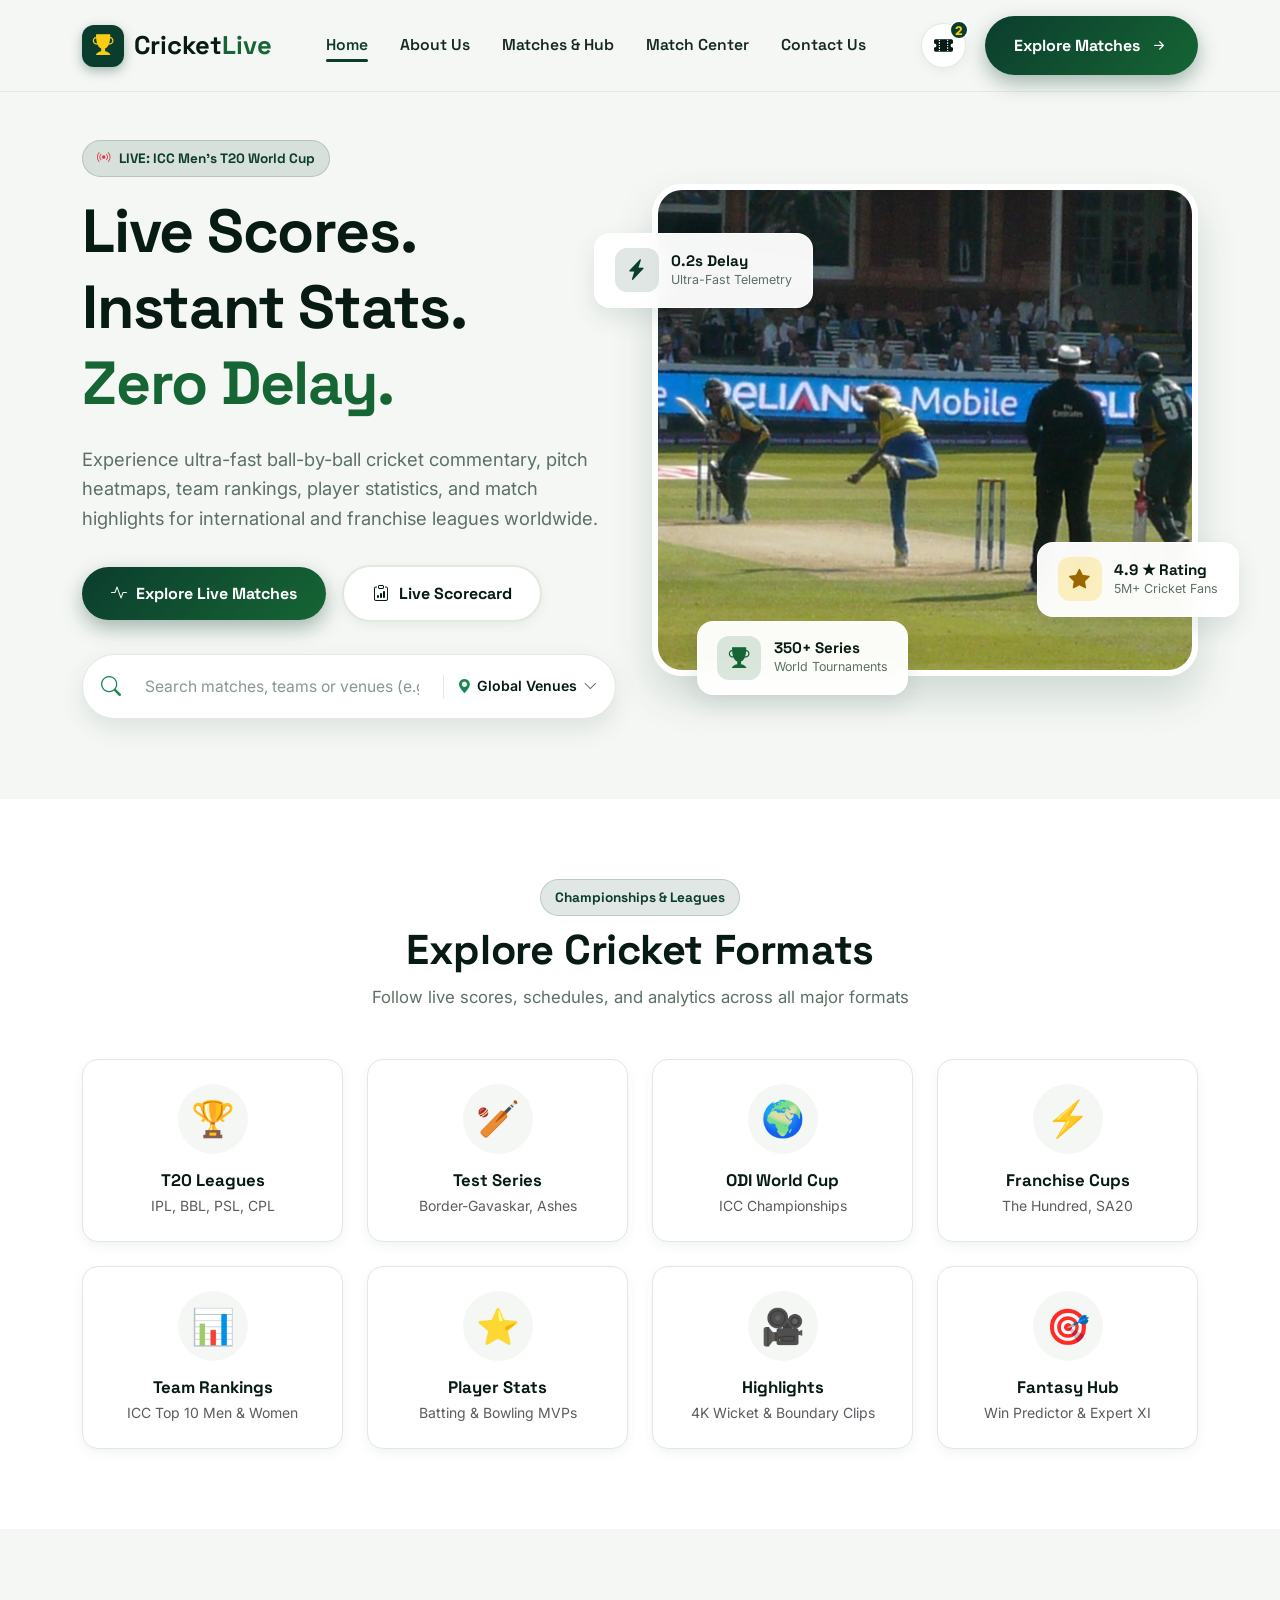
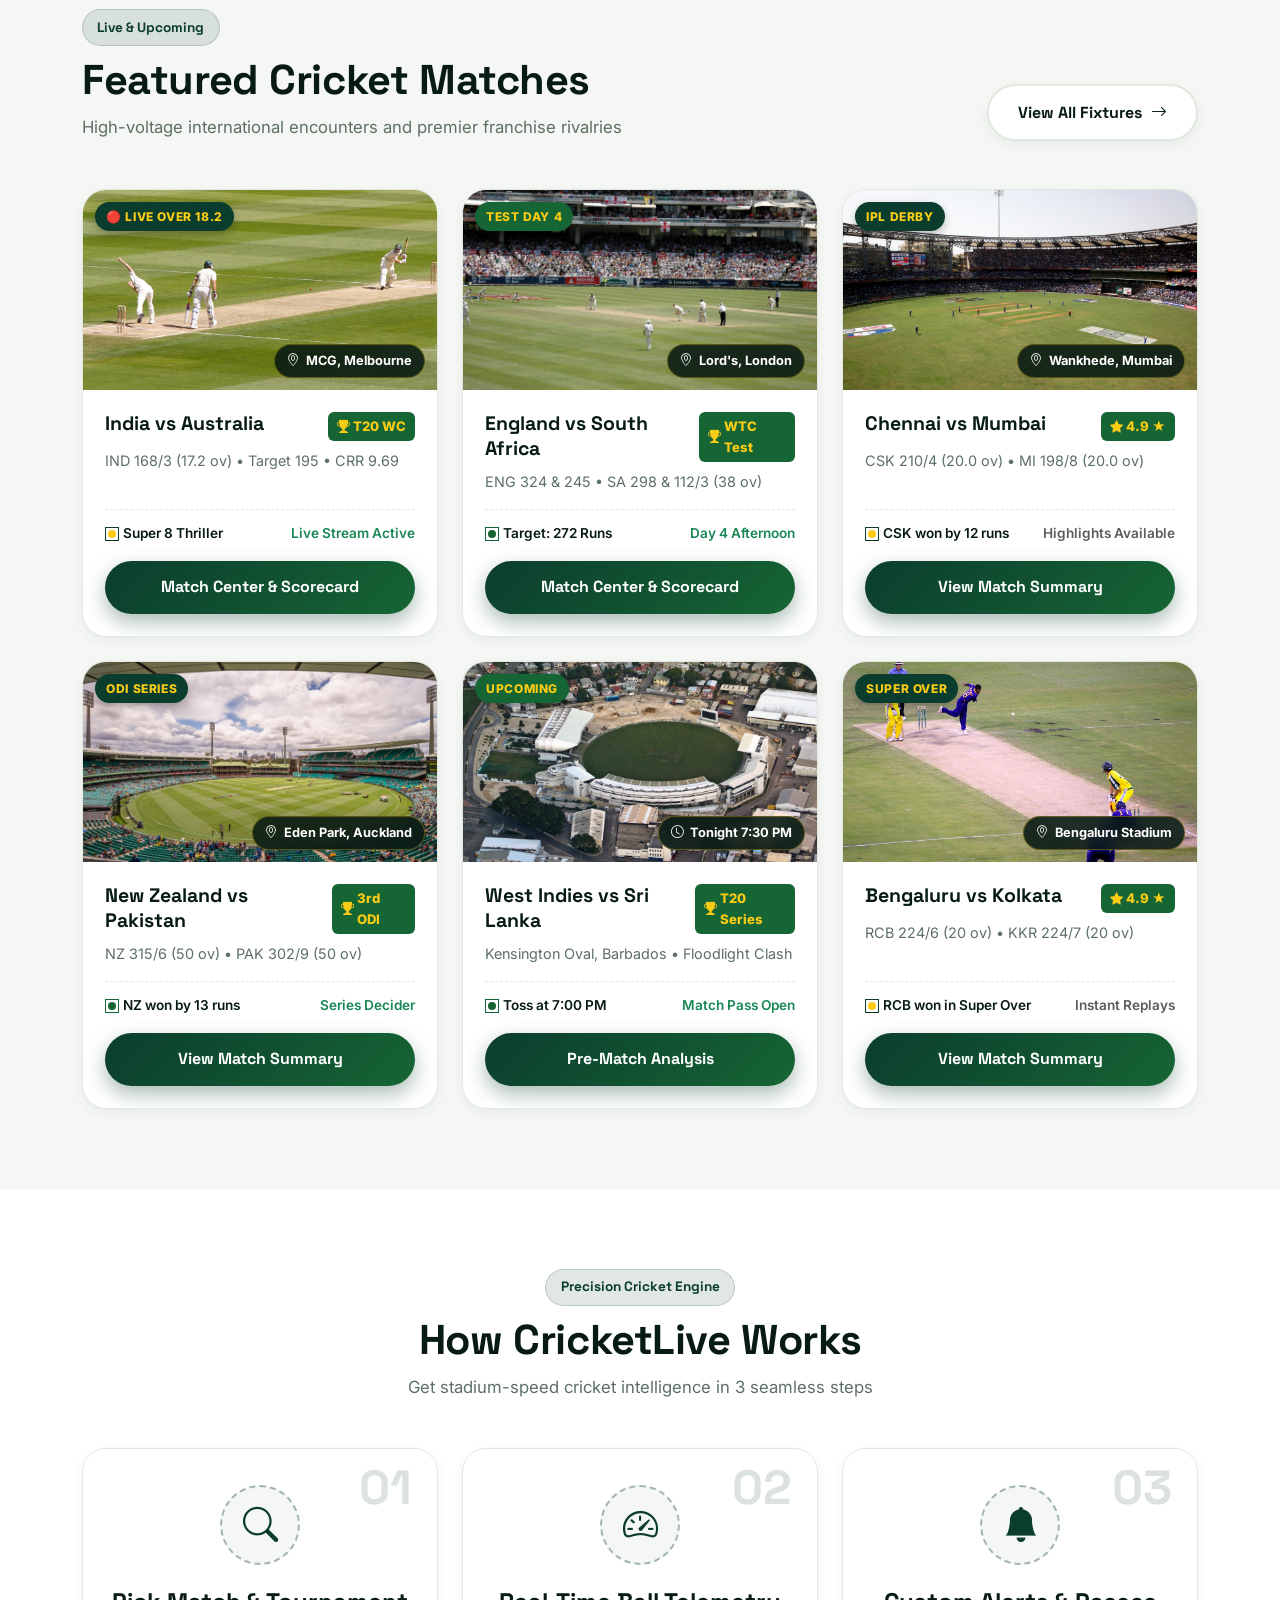
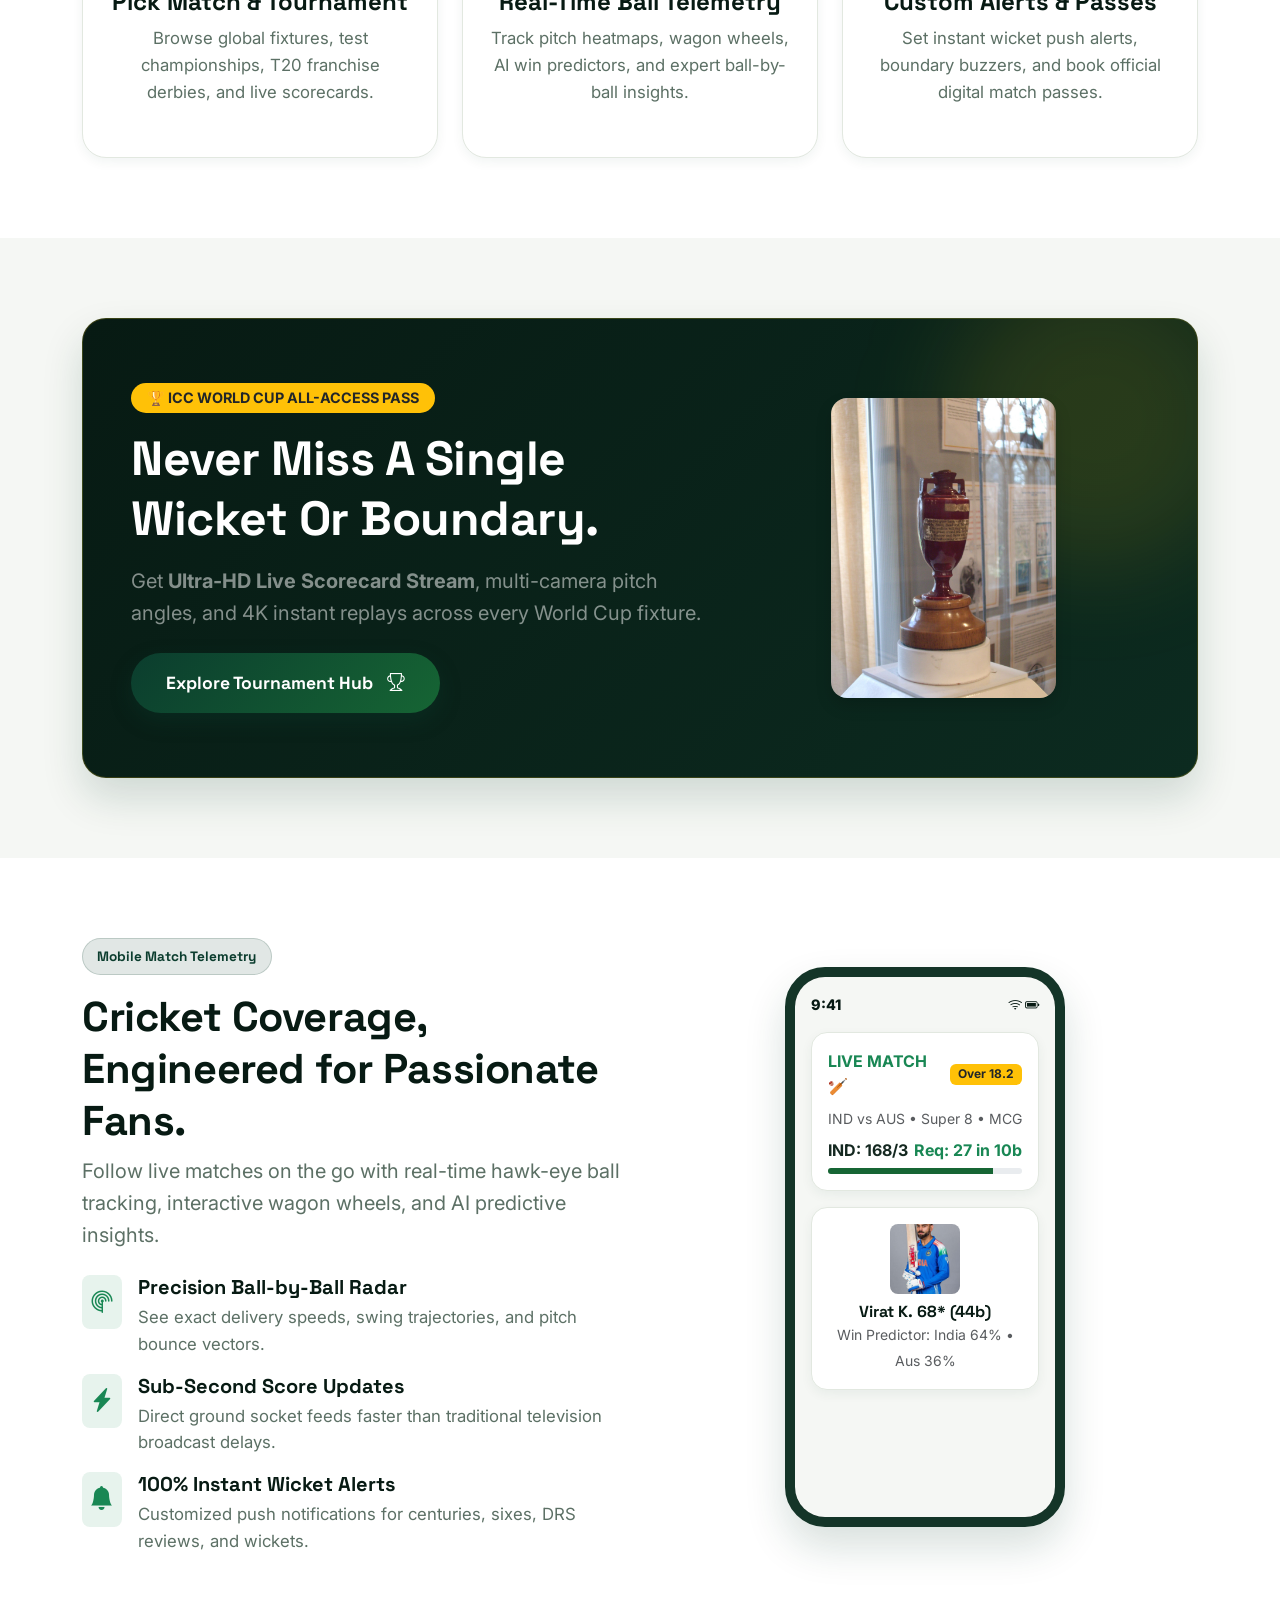
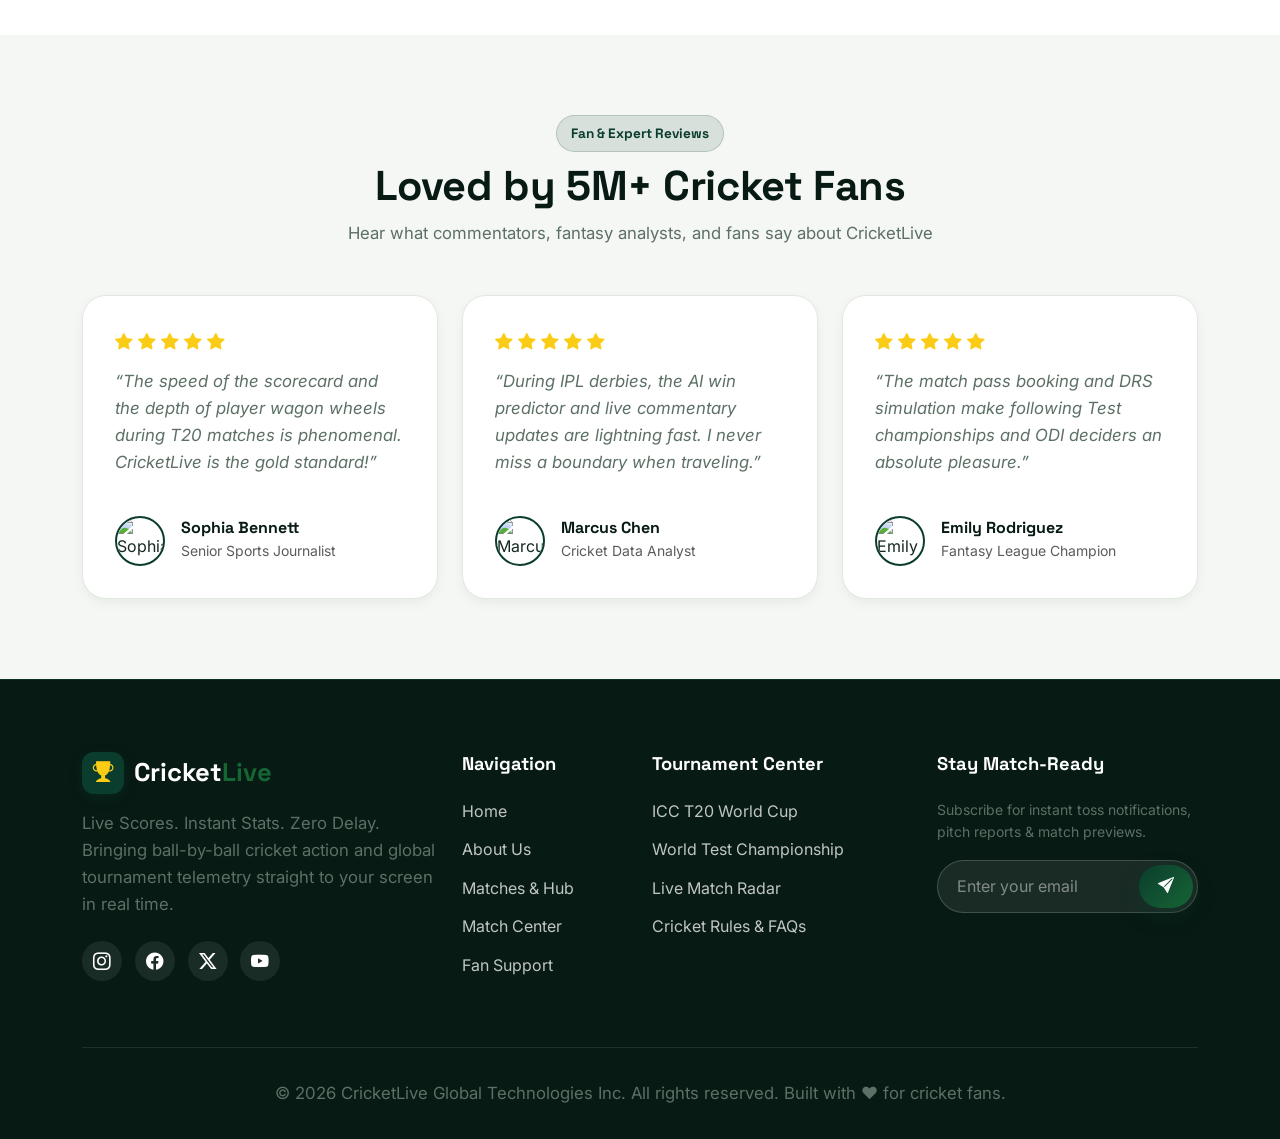
==== commit 5af3062c: "Fix logo alignment, favicon branding, responsive hero badge, card straight alignment, and 1024px nav" ====
--- a/index.html
+++ b/index.html
@@ -137,7 +137,7 @@
         <!-- Left Hero Content -->
         <div class="col-lg-6 mb-5 mb-lg-0 hero-content-box">
           <span class="badge-crave mb-3">
-            <i class="bi bi-broadcast text-danger"></i> 🔴 LIVE: ICC Men's T20 World Cup 2026 • Super 8
+            <i class="bi bi-broadcast text-danger"></i> LIVE: ICC Men's T20 World Cup
           </span>
           <h1>Live Scores.<br>Instant Stats.<br><span style="color:var(--secondary);">Zero Delay.</span></h1>
           <p class="hero-subtitle">
--- a/assets/css/style.css
+++ b/assets/css/style.css
@@ -158,6 +158,22 @@
   box-shadow: var(--shadow-md);
 }
 
+.btn-outline-light {
+  color: var(--white) !important;
+  border-color: rgba(255, 255, 255, 0.85) !important;
+  transition: var(--transition-normal);
+}
+
+.btn-outline-light:hover,
+.btn-outline-light:focus,
+.btn-outline-light:active {
+  color: var(--primary) !important;
+  background-color: var(--white) !important;
+  border-color: var(--white) !important;
+  transform: translateY(-3px);
+  box-shadow: var(--shadow-md);
+}
+
 .badge-crave {
   background: rgba(11, 61, 46, 0.12);
   color: var(--primary);
@@ -168,8 +184,9 @@
   border-radius: var(--radius-pill);
   display: inline-flex;
   align-items: center;
-  gap: 0.4rem;
+  gap: 0.45rem;
   border: 1px solid rgba(11, 61, 46, 0.18);
+  max-width: 100%;
 }
 
 .section-padding {
@@ -206,13 +223,14 @@
 }
 
 .brand-logo {
-  display: flex;
-  align-items: center;
-  gap: 0.5rem;
+  display: inline-flex;
+  align-items: center;
+  gap: 0.6rem;
   font-family: var(--font-heading);
   font-weight: 800;
   font-size: 1.6rem;
   color: var(--dark);
+  line-height: 1;
 }
 
 .brand-logo .logo-icon {
@@ -221,17 +239,17 @@
   background: var(--primary);
   color: var(--accent);
   border-radius: 12px;
-  display: flex;
+  display: inline-flex;
   align-items: center;
   justify-content: center;
   font-size: 1.3rem;
   box-shadow: 0 4px 12px rgba(11, 61, 46, 0.35);
-  transform: rotate(-5deg);
+  flex-shrink: 0;
   transition: var(--transition-fast);
 }
 
 .brand-logo:hover .logo-icon {
-  transform: rotate(0deg) scale(1.05);
+  transform: scale(1.05);
 }
 
 .brand-logo span.accent {
@@ -361,15 +379,18 @@
   box-shadow: var(--shadow-sm);
 }
 
-@media (max-width: 991px) {
+@media (max-width: 1024px) {
   .crave-nav-links-desktop {
     display: none !important;
   }
   .mobile-toggle-btn {
-    display: flex;
+    display: flex !important;
   }
   .location-pill {
     display: none;
+  }
+  .header-actions .btn-crave-primary {
+    display: none !important;
   }
 }
 
@@ -620,6 +641,12 @@
 }
 
 @media (max-width: 576px) {
+  .badge-crave {
+    font-size: 0.78rem;
+    padding: 0.35rem 0.75rem;
+    max-width: 100%;
+    white-space: normal;
+  }
   .hero-search-container {
     flex-direction: column;
     border-radius: var(--radius-md);
@@ -1669,11 +1696,17 @@
 .milestone-box {
   background: var(--white);
   border-radius: var(--radius-lg);
-  padding: 2rem 1.5rem;
+  padding: 1.8rem 1.2rem;
   border: 1px solid var(--border-light);
   box-shadow: var(--shadow-sm);
   text-align: center;
   transition: var(--transition-normal);
+  height: 100%;
+  width: 100%;
+  display: flex;
+  flex-direction: column;
+  justify-content: center;
+  align-items: center;
 }
 
 .milestone-box:hover {
@@ -1683,11 +1716,12 @@
 }
 
 .milestone-number {
-  font-size: 2.8rem;
+  font-size: clamp(1.8rem, 3.5vw, 2.6rem);
   font-weight: 800;
   color: var(--primary);
-  line-height: 1;
+  line-height: 1.1;
   margin-bottom: 0.5rem;
+  white-space: nowrap;
 }
 
 .team-card {
@@ -1766,3 +1800,9 @@
   color: var(--primary);
   transform: translateY(-2px);
 }
+
+@media (max-width: 768px) {
+  .milestone-box {
+    padding: 1.4rem 0.75rem;
+  }
+}
